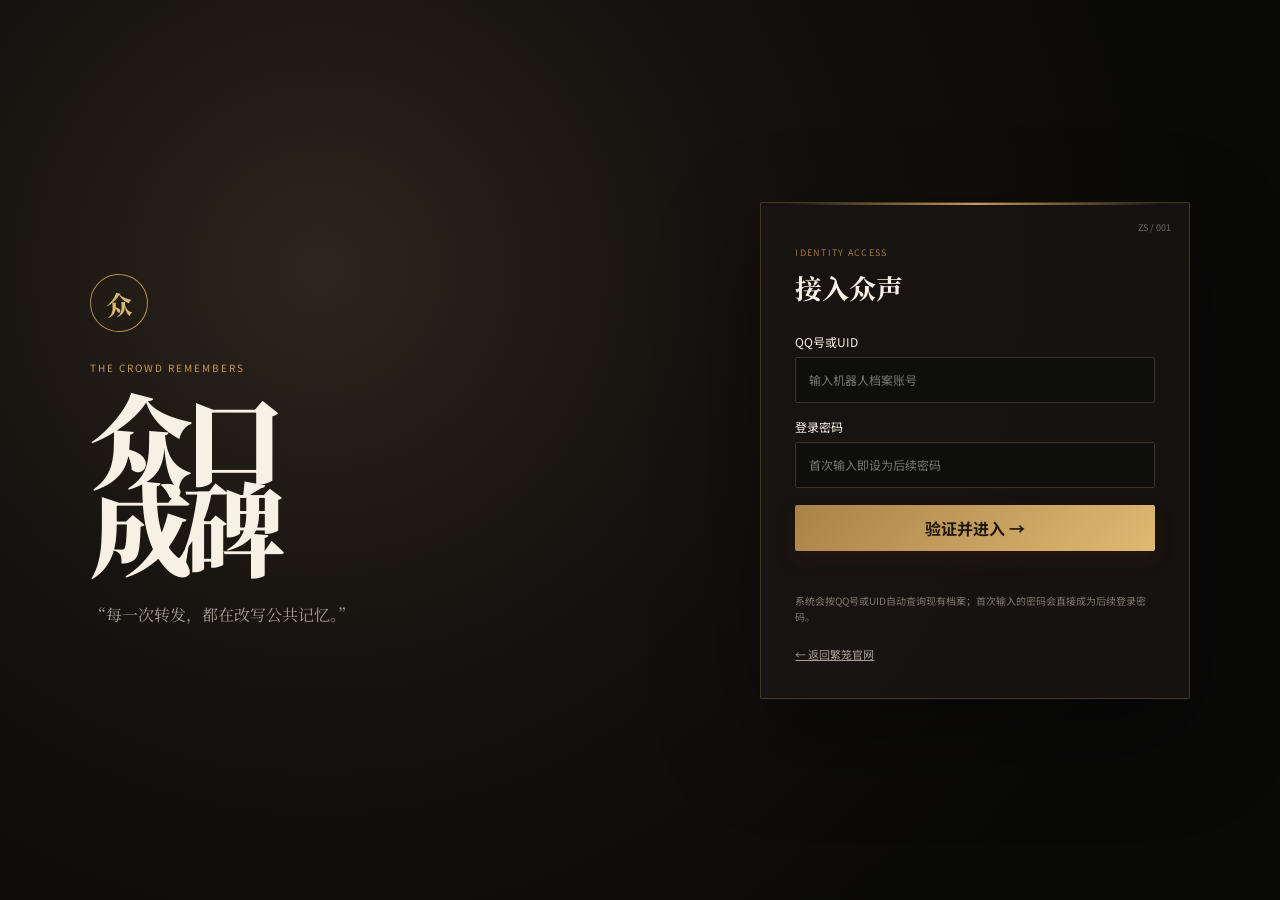
==== zhongsheng/index.html @ 8f9f9785 "feat: launch Zhongsheng social platform" ====
<!DOCTYPE html>
<html lang="zh-CN">
<head>
  <meta charset="UTF-8">
  <meta name="viewport" content="width=device-width, initial-scale=1.0">
  <meta name="theme-color" content="#f4f0e8">
  <title>众声｜繁笼公开社交平台</title>
  <meta name="description" content="繁笼公共社交与舆情系统。">
  <link rel="preconnect" href="https://fonts.googleapis.com">
  <link rel="preconnect" href="https://fonts.gstatic.com" crossorigin>
  <link href="https://fonts.googleapis.com/css2?family=Noto+Sans+SC:wght@400;500;600;700&family=Noto+Serif+SC:wght@600;700;900&display=swap" rel="stylesheet">
  <link rel="stylesheet" href="./css/zhongsheng.css">
</head>
<body>
  <a class="skip-link" href="#main-content">跳到主要内容</a>
  <header class="mobile-topbar">
    <a class="mobile-brand" href="/" aria-label="返回繁笼官网"><span class="seal"><img src="./assets/fanlong-family-crest.png" alt=""></span><b>众声</b></a>
    <div class="mobile-actions">
      <span class="wallet"><i>虞</i><b id="wallet-balance">0</b></span>
      <button class="icon-btn" id="mobile-search-trigger" aria-label="打开搜索"><svg viewBox="0 0 24 24"><circle cx="11" cy="11" r="7"/><path d="m16 16 5 5"/></svg></button>
      <button class="icon-btn" id="notification-button" aria-label="查看消息"><svg viewBox="0 0 24 24"><path d="M5 8a7 7 0 0 1 14 0v5l2 3H3l2-3Z"/><path d="M9 20h6"/></svg><b id="notification-count" hidden>0</b></button>
      <button class="top-profile" id="top-profile" aria-label="进入我的页面"><span id="top-avatar"></span><strong id="top-name">我的</strong></button>
    </div>
  </header>

  <main class="app-shell" id="app" hidden>
    <aside class="left-rail">
      <a class="brand" href="/" aria-label="返回繁笼官网">
        <span class="brand-seal"><img src="./assets/fanlong-family-crest.png" alt=""></span>
        <span><b>众声</b><small>ALL VOICES</small></span>
      </a>
      <nav class="primary-nav" aria-label="众声导航">
        <button class="nav-item active" data-tab="hot"><svg viewBox="0 0 24 24"><path d="M13 2s1 5-3 8c-3 2-3 7 1 10-6-1-8-7-5-11 1 2 3 3 4 2 3-2 3-6 3-9Z"/><path d="M15 9c4 3 4 8 0 11 1-3-1-5-3-6"/></svg><b>热搜</b></button>
        <button class="nav-item" data-tab="feed"><svg viewBox="0 0 24 24"><rect x="3" y="3" width="18" height="18" rx="3"/><path d="M7 8h10M7 12h7M7 16h9"/></svg><b>内容</b></button>
        <button class="compose-nav" id="compose-trigger" aria-label="发布众声"><svg viewBox="0 0 24 24"><path d="M4 20h4L19 9l-4-4L4 16Z"/><path d="m13 7 4 4"/></svg><b>发布</b></button>
        <button class="nav-item" data-tab="messages"><svg viewBox="0 0 24 24"><path d="M5 8a7 7 0 0 1 14 0v5l2 3H3l2-3Z"/><path d="M9 20h6"/></svg><b>消息</b><i class="nav-dot" id="nav-notification-count" hidden>0</i></button>
        <button class="nav-item" data-tab="mine"><svg viewBox="0 0 24 24"><circle cx="12" cy="8" r="4"/><path d="M4 21a8 8 0 0 1 16 0"/></svg><b>我的</b></button>
      </nav>
      <section class="rail-account" id="identity-mini"></section>
    </aside>

    <section class="main-stage" id="main-content" tabindex="-1">
      <div id="view-hot" class="view active"><div class="loading-state">正在接入公共舆情链路……</div></div>
      <div id="view-feed" class="view"><div class="loading-state">正在读取内容……</div></div>
      <div id="view-messages" class="view"><div class="loading-state">消息页面将在下一阶段制作</div></div>
      <div id="view-mine" class="view"><div class="loading-state">正在读取实名档案……</div></div>
    </section>

    <aside class="right-rail">
      <div class="search-combobox"><label class="global-search"><svg viewBox="0 0 24 24" aria-hidden="true"><circle cx="11" cy="11" r="7"/><path d="m16 16 5 5"/></svg><input id="global-search-input" placeholder="搜索众声" aria-label="搜索众声、用户或繁笼实名" autocomplete="off" aria-expanded="false" aria-controls="search-suggestions"></label><div id="search-suggestions" class="search-suggestions" hidden></div></div>
      <div class="right-default">
        <section class="side-card hot-rules"><h3>热搜规则</h3><p>榜单每30分钟刷新一次，当前热度达到30后进入候选。</p><dl><div><dt>热</dt><dd>150</dd></div><div><dt>沸</dt><dd>300</dd></div><div><dt>爆</dt><dd>600</dd></div></dl><p>连续两轮处于同一排名区间，才会锁定稳定成绩。</p></section>
        <section class="side-card world-note"><span>众声公约 · 01</span><h3>让流言留下出处</h3><p>公开发布、实名归属。每一次互动都会成为公共记忆的一部分。</p></section>
        <a class="return-site" href="/">返回繁笼官网 <span>›</span></a>
      </div>
      <div class="feed-right" id="feed-right"></div>
    </aside>
  </main>

  <section class="auth-screen" id="auth-screen">
    <div class="auth-copy"><span class="auth-seal">众</span><p>THE CROWD REMEMBERS</p><h1>众口<br>成碑</h1><blockquote>“每一次转发，都在改写公共记忆。”</blockquote></div>
    <form class="auth-card" id="login-form">
      <div class="auth-index">ZS / 001</div><p class="eyebrow">IDENTITY ACCESS</p><h2>接入众声</h2>
      <label>QQ号或UID<input name="login" autocomplete="username" inputmode="numeric" required placeholder="输入机器人档案账号"></label>
      <label>登录密码<input name="password" type="password" minlength="8" autocomplete="current-password" required placeholder="首次输入即设为后续密码"></label>
      <button type="submit">验证并进入 <span>→</span></button>
      <p class="form-message" id="login-message"></p>
      <small>系统会按QQ号或UID自动查询现有档案；首次输入的密码会直接成为后续登录密码。</small>
      <a href="/">← 返回繁笼官网</a>
    </form>
  </section>

  <dialog id="password-dialog" class="panel-dialog" data-locked="false">
    <form method="dialog" id="password-form"><header><div><p class="eyebrow">SECURITY PROTOCOL</p><h2>修改登录密码</h2></div><button class="dialog-close" value="cancel" aria-label="关闭">×</button></header><p id="password-hint">管理员重置密码后，需要先设置新密码再继续使用众声。</p><label class="current-password-field">原密码<input name="currentPassword" type="password" autocomplete="current-password"></label><label>新密码<input name="newPassword" type="password" minlength="8" autocomplete="new-password" required placeholder="至少8位"></label><label>确认新密码<input name="confirmPassword" type="password" minlength="8" autocomplete="new-password" required></label><p class="form-message"></p><button class="primary-action" value="default">保存并重新登录</button></form>
  </dialog>

  <dialog id="compose-dialog" class="panel-dialog wide-dialog">
    <form method="dialog" id="compose-form" class="weibo-composer">
      <header class="compose-header">
        <button class="dialog-close compose-cancel" type="button" value="cancel" aria-label="取消发布">取消</button>
        <div><p class="eyebrow">PUBLIC TRANSMISSION</p><h2>发众声</h2></div>
        <button class="primary-action compose-submit" value="default">发布</button>
      </header>
      <section class="compose-author" aria-label="发布身份">
        <span class="avatar" id="compose-avatar">众</span>
        <div><strong id="compose-author-name">众声用户</strong><span>公开 · 实名发布</span></div>
      </section>
      <label class="compose-content-label" for="compose-content">众声正文</label>
      <textarea id="compose-content" name="content" maxlength="1000" rows="6" required placeholder="分享此刻正在发生的事……"></textarea>
      <div id="media-preview" class="media-preview compose-media-preview"></div>
      <div class="compose-toolbar">
        <label class="compose-media-button" title="添加图片">
          <input id="media-input" type="file" accept="image/jpeg,image/png,image/webp,image/gif" multiple>
          <svg viewBox="0 0 24 24" aria-hidden="true"><rect x="3" y="4" width="18" height="16" rx="2"/><circle cx="8.5" cy="9" r="1.5"/><path d="m4 17 4.5-4 3.5 3 3-3 5 4.5"/></svg>
          <span>图片</span><small>0/9</small>
        </label>
        <span class="compose-tag-hint">正文可输入 #标签#</span>
        <span id="compose-count">0 / 1000</span>
      </div>
      <label class="source-picker">发布来源<select name="sourceLabel"><option>众声网页版</option><option>iPhone</option><option>Android</option><option>OPPO</option><option>华为</option><option>小米</option><option>繁笼终端</option></select></label>
      <label class="custom-source">自定义来源后缀<input name="sourceSuffix" maxlength="20" placeholder="可选，如：小苹果定制"></label>
      <label class="comment-policy">评论权限<select name="commentPolicy"><option value="everyone">所有人可评论</option><option value="following">仅我关注的人可评论</option><option value="closed">关闭评论</option></select></label>
      <fieldset class="nature-picker">
        <legend>这条众声的内容性质</legend>
        <label><input type="radio" name="nature" value="neutral" checked><span><b>中立</b><small>不影响名誉</small></span></label>
        <label><input type="radio" name="nature" value="positive"><span><b>正面</b><small>增加名誉进度</small></span></label>
        <label><input type="radio" name="nature" value="negative"><span><b>负面</b><small>减少名誉进度</small></span></label>
      </fieldset>
      <section class="target-box" id="compose-target-box" hidden>
        <div class="compose-section-head"><div><b>影响对象</b><small>必选，最多3人</small></div><span id="target-limit">0/3</span></div>
        <input id="target-search" autocomplete="off" placeholder="搜索繁笼实名或 UID" aria-label="搜索影响对象">
        <div id="target-results" class="target-results"></div>
        <div id="selected-targets" class="selected-targets"></div>
      </section>
      <div class="compose-rule-note" id="compose-rule-note"><b>中立内容</b><span>即使进入热搜，也不会结算名誉进度。</span></div>
      <label class="statement-toggle" id="statement-toggle" hidden><input type="checkbox" name="advancedStatement"><span><b>高级声明卡片</b><small>显赫V专属，以正式声明样式发布</small></span></label>
      <p class="form-message" role="alert"></p>
    </form>
  </dialog>

  <dialog id="post-dialog" class="panel-dialog post-dialog"><div id="post-detail"></div></dialog>

  <dialog id="hot-detail-dialog" class="panel-dialog hot-detail-dialog"><div id="hot-detail-content"></div></dialog>

  <dialog id="public-profile-dialog" class="panel-dialog public-profile-dialog"><div id="public-profile-content"></div></dialog>

  <dialog id="relationship-dialog" class="panel-dialog relationship-dialog">
    <section class="relationship-sheet"><header><button type="button" class="dialog-close" aria-label="关闭">×</button><div><p class="eyebrow">SOCIAL CONNECTIONS</p><h2 id="relationship-title">关注</h2></div><span></span></header><div id="relationship-list" class="relationship-list"></div></section>
  </dialog>

  <dialog id="action-dialog" class="panel-dialog compact-dialog">
    <form method="dialog" id="action-form"><header><div><p class="eyebrow" id="action-eyebrow">ACTION</p><h2 id="action-title">操作</h2></div><button class="dialog-close" value="cancel">×</button></header><div id="action-fields"></div><p class="form-message"></p><button class="primary-action" value="default" id="action-submit">确认</button></form>
  </dialog>

  <dialog id="profile-dialog" class="panel-dialog" data-locked="false">
    <form method="dialog" id="profile-form"><header><div><p class="eyebrow">PUBLIC IDENTITY</p><h2>编辑社交资料</h2></div><button class="dialog-close" value="cancel" aria-label="关闭">×</button></header><section class="profile-cover-editor" id="profile-cover-preview"><span>个人主页底图</span><label>更换底图<input id="cover-input" type="file" accept="image/jpeg,image/png,image/webp"></label><button type="button" data-cover-reset>恢复默认</button></section><section class="profile-avatar-editor"><span class="avatar" id="profile-avatar-preview">众</span><label class="avatar-upload-button">更换头像<input id="avatar-input" type="file" accept="image/jpeg,image/png,image/webp,image/gif"></label><small id="avatar-file-name">上传后可缩放和移动裁剪</small></section><input name="avatarUrl" type="hidden"><input name="coverUrl" type="hidden"><label>社交昵称<input name="nickname" maxlength="24" required></label><label>个人简介<textarea name="bio" maxlength="120" rows="4"></textarea></label><p class="form-message"></p><button class="primary-action" value="default">保存资料</button></form>
  </dialog>

  <dialog id="reply-dialog" class="panel-dialog reply-dialog"><div id="reply-thread"></div></dialog>

  <dialog id="avatar-crop-dialog" class="panel-dialog crop-dialog">
    <div class="crop-shell"><header><div><p class="eyebrow" id="crop-eyebrow">IMAGE CROP</p><h2 id="crop-title">裁剪图片</h2></div><button type="button" data-crop-cancel aria-label="取消裁剪">×</button></header><div class="crop-workspace"><div class="crop-stage avatar-mode" id="avatar-crop-stage"><img id="avatar-crop-image" alt="图片裁剪预览" draggable="false"><span class="crop-grid" aria-hidden="true"></span></div><aside class="crop-result"><span>最终效果</span><canvas id="crop-result-preview" width="240" height="240" aria-label="裁剪结果实时预览"></canvas><small id="crop-ratio-label">1:1 头像</small></aside></div><div class="crop-controls"><button type="button" data-crop-zoom-out aria-label="缩小">−</button><label class="crop-zoom"><span>缩放</span><input id="avatar-crop-zoom" type="range" min="1" max="4" step="0.01" value="1"></label><button type="button" data-crop-zoom-in aria-label="放大">＋</button><button type="button" class="crop-reset" data-crop-reset>居中</button></div><p id="crop-help">拖动图片调整位置，右侧会实时显示最终头像。</p><footer><button class="outline-btn" type="button" data-crop-cancel>取消</button><button class="primary-action" type="button" data-crop-confirm>使用此图片</button></footer></div>
  </dialog>

  <dialog id="image-dialog" class="image-dialog">
    <header><span id="image-viewer-count">1 / 1</span><div><button id="image-download" type="button">下载原图</button><button id="image-reset" type="button">还原</button><button class="image-close" type="button" aria-label="关闭大图">×</button></div></header><button class="image-nav image-prev" type="button" aria-label="上一张"><svg viewBox="0 0 24 24"><path d="m15 18-6-6 6-6"/></svg></button><figure id="image-stage"><img id="image-viewer-img" alt="众声大图" draggable="false"><figcaption id="image-viewer-caption">众声图片</figcaption></figure><button class="image-nav image-next" type="button" aria-label="下一张"><svg viewBox="0 0 24 24"><path d="m9 18 6-6-6-6"/></svg></button><nav id="image-thumbnails" class="image-thumbnails" aria-label="图片缩略图"></nav>
  </dialog>

  <dialog id="search-dialog" class="panel-dialog search-dialog">
    <form method="dialog" id="mobile-search-form"><header><div><p class="eyebrow">SEARCH VOICES</p><h2>搜索众声</h2></div><button class="dialog-close" value="cancel" aria-label="关闭">×</button></header><label>关键词<input id="mobile-search-input" autocomplete="off" placeholder="众声、用户或繁笼实名"></label><div id="mobile-search-suggestions" class="search-suggestions mobile"></div><button class="primary-action" value="default">查看搜索结果</button></form>
  </dialog>

  <section id="repost-page" class="repost-page" aria-labelledby="repost-page-title" hidden>
    <form id="repost-form" class="repost-page-shell">
      <header class="repost-page-head">
        <button type="button" class="repost-cancel" data-repost-close>取消</button>
        <div><h2 id="repost-page-title">转发众声</h2><span id="repost-page-author">众声用户</span></div>
        <button type="submit" class="repost-send">发送</button>
      </header>
      <main class="repost-editor-main">
        <input type="hidden" name="postId">
        <textarea name="content" maxlength="280" placeholder="说说分享心得……" aria-label="转发文字"></textarea>
        <div id="repost-origin-preview" class="repost-origin-card"></div>
      </main>
      <section class="repost-page-options">
        <div class="repost-source-row"><label>发布来源<select name="sourceLabel"><option>众声网页版</option><option>iPhone</option><option>Android</option><option>OPPO</option><option>华为</option><option>小米</option><option>繁笼终端</option></select></label><label>自定义后缀<input name="sourceSuffix" maxlength="20" placeholder="如：小苹果定制"></label></div>
        <fieldset class="nature-picker repost-nature-picker">
          <legend>这条转发的内容性质</legend>
          <label><input type="radio" name="nature" value="neutral" checked><span><b>中立</b><small>不影响名誉</small></span></label>
          <label><input type="radio" name="nature" value="positive"><span><b>正面</b><small>增加名誉进度</small></span></label>
          <label><input type="radio" name="nature" value="negative"><span><b>负面</b><small>降低名誉进度</small></span></label>
        </fieldset>
        <section class="target-box" id="repost-target-box" hidden><div class="compose-section-head"><div><b>影响对象</b><small>最多选择3人</small></div></div><input id="repost-target-search" autocomplete="off" placeholder="搜索繁笼实名或 UID"><div id="repost-target-results" class="target-results"></div><div id="repost-selected-targets" class="selected-targets"></div></section>
        <div class="compose-rule-note neutral" id="repost-rule-note"></div>
        <p class="form-message" role="alert"></p>
        <footer class="repost-page-tools"><div><button type="button" data-repost-insert="@" aria-label="提及用户">@</button><button type="button" data-repost-insert="#" aria-label="添加话题">#</button></div><span>公开发布</span></footer>
      </section>
    </form>
  </section>

  <div class="toast-stack" id="toast-stack" aria-live="polite"></div>
  <script src="./js/zhongsheng.js"></script>
</body>
</html>
---- zhongsheng/css/zhongsheng.css ----
:root {
  --canvas:#eee9df;--canvas-deep:#e4ddd0;--paper:#fffdf8;--paper-soft:#f8f4ec;--paper-hover:#f6f0e5;
  --ink:#211d18;--ink-soft:#494138;--muted:#756c61;--muted-2:#9d9388;--line:#ded6c9;--line-soft:#ebe5db;
  --gold:#a47835;--gold-bright:#c89a4e;--gold-wash:#f4ead6;--cinnabar:#9e3028;--cinnabar-soft:#f7e4df;
  --green:#2f7451;--green-soft:#e1f0e7;--blue:#3b6f9e;--blue-soft:#e5eef7;--shadow:0 18px 55px rgba(57,43,25,.09);
  --serif:"Noto Serif SC","Songti SC",serif;--sans:"Noto Sans SC","PingFang SC",sans-serif;--mobile-top:0px;
}

/* 众声正式版：转发流、可换封面与发布来源 */
.repost-card{padding-bottom:10px}.repost-author{width:48px;height:48px;padding:0;border:0;border-radius:50%;background:transparent}.repost-metrics{margin-left:59px}.mine-cover>img{position:absolute;inset:0;width:100%;height:100%;object-fit:cover}.mine-cover>span{z-index:2}.message-tabs{grid-template-columns:repeat(5,1fr)}.profile-tabs{grid-template-columns:repeat(2,1fr)}
.profile-cover-editor{position:relative;min-height:138px;display:flex;align-items:flex-end;gap:8px;margin-bottom:14px;padding:14px;overflow:hidden;border-radius:13px;color:#fff;background:radial-gradient(circle at 72% 22%,rgba(204,159,83,.28),transparent 23%),linear-gradient(135deg,#17130f,#33261b 52%,#765132);background-position:center;background-size:cover}.profile-cover-editor::after{content:"";position:absolute;inset:0;background:linear-gradient(transparent 35%,rgba(0,0,0,.58));pointer-events:none}.profile-cover-editor>*{position:relative;z-index:1}.profile-cover-editor>span{margin-right:auto;font-size:10px;letter-spacing:.12em}.profile-cover-editor label,.profile-cover-editor button{width:auto!important;min-height:34px;margin:0!important;padding:0 11px;border:1px solid rgba(255,255,255,.48);border-radius:18px;color:#fff;background:rgba(0,0,0,.32);font-size:10px}.profile-cover-editor label{display:grid!important;place-items:center;cursor:pointer}.profile-cover-editor input{position:absolute;width:1px!important;height:1px!important;opacity:0}
.source-picker{display:inline-flex!important;align-items:center;gap:6px;margin:0!important;color:var(--muted)!important;font-size:10px!important}.source-picker select{width:auto!important;min-height:34px!important;padding:5px 28px 5px 9px!important;border-radius:17px!important;font-size:10px}.action-preview{display:grid;gap:4px;margin:0 0 14px;padding:12px;border:1px solid var(--gold);border-radius:11px;color:var(--ink-soft);background:var(--gold-wash);font-size:11px}.action-preview b{color:var(--cinnabar);font-size:14px}.action-preview span{color:var(--muted)}
@media(max-width:720px){.repost-metrics{margin-left:55px}.source-picker{margin-left:auto!important}.source-picker>span{display:none}.message-tabs{grid-template-columns:repeat(5,minmax(82px,1fr))}}
*{box-sizing:border-box}[hidden]{display:none!important}html{overflow-x:clip;background:var(--canvas);color-scheme:light}
body{margin:0;min-height:100vh;overflow-x:clip;color:var(--ink);background:var(--canvas);font-family:var(--sans);-webkit-font-smoothing:antialiased}
body::before{content:"";position:fixed;inset:0;z-index:-1;pointer-events:none;opacity:.38;background-image:radial-gradient(rgba(69,51,29,.11) .65px,transparent .65px);background-size:7px 7px}
button,input,textarea,select{font:inherit}button{cursor:pointer;touch-action:manipulation}
button:focus-visible,input:focus-visible,textarea:focus-visible,select:focus-visible,a:focus-visible{outline:3px solid rgba(158,48,40,.24);outline-offset:2px}
svg{fill:none;stroke:currentColor;stroke-width:1.8;stroke-linecap:round;stroke-linejoin:round}.mobile-topbar{display:none}

.app-shell{width:min(1280px,100%);min-height:100vh;margin:0 auto;display:grid;grid-template-columns:220px minmax(0,660px) minmax(260px,320px);gap:24px;padding:0 20px}
.left-rail{position:sticky;top:0;height:100vh;display:flex;flex-direction:column;padding:28px 0 20px}
.brand{width:max-content;display:flex;align-items:center;gap:12px;margin:0 12px 30px;color:var(--ink);text-decoration:none}
.brand-seal,.seal{display:grid;place-items:center;color:var(--gold)}
.brand-seal{width:48px;height:54px}
.brand-seal img,.seal img{display:block;width:auto;max-width:100%;height:100%;filter:drop-shadow(0 2px 7px rgba(191,143,62,.18))}
.brand b{display:block;font:800 26px/1 var(--serif);letter-spacing:.14em}.brand small{display:block;margin-top:6px;color:var(--muted-2);font-size:9px;letter-spacing:.22em}
.primary-nav{display:grid;gap:6px}.nav-item,.compose-nav{min-height:52px;display:flex;align-items:center;gap:16px;padding:0 18px;border:0;border-radius:26px;color:var(--ink-soft);background:transparent;text-align:left;transition:color .18s ease,background .18s ease,transform .18s ease}
.nav-item svg,.compose-nav svg{width:24px;height:24px;flex:0 0 auto}.nav-item b,.compose-nav b{font-size:16px;font-weight:600}
.nav-item:hover{color:var(--cinnabar);background:rgba(255,253,248,.72)}.nav-item.active{color:var(--cinnabar);background:var(--paper);box-shadow:0 7px 25px rgba(57,43,25,.07)}
.compose-nav{justify-content:center;margin-top:14px;color:#fffaf2;background:linear-gradient(135deg,#8e2822,#ad3a30 66%,#b94b38);box-shadow:0 10px 24px rgba(126,38,30,.18)}
.compose-nav:hover{transform:translateY(-1px);box-shadow:0 14px 30px rgba(126,38,30,.24)}
.nav-dot{min-width:18px;height:18px;display:grid;place-items:center;margin-left:auto;padding:0 5px;border-radius:10px;color:white;background:var(--cinnabar);font-size:10px;font-style:normal}
.rail-account{margin-top:auto;padding:13px;border:1px solid transparent;border-radius:18px;transition:background .18s,border-color .18s}.rail-account:hover{border-color:var(--line);background:rgba(255,253,248,.62)}
.identity-head{display:flex;align-items:center;gap:10px}.identity-head>div{min-width:0}.identity-head h3{margin:0;overflow:hidden;text-overflow:ellipsis;white-space:nowrap;font-size:13px}.identity-head p{margin:4px 0 0;overflow:hidden;color:var(--muted);text-overflow:ellipsis;white-space:nowrap;font-size:10px}
.mini-avatar,.avatar{display:grid;place-items:center;flex:0 0 auto;overflow:hidden;border:1px solid rgba(164,120,53,.42);border-radius:50%;color:var(--gold);background:linear-gradient(145deg,#fffaf0,#e9ddc8);font:700 18px var(--serif)}
.mini-avatar{width:42px;height:42px}.avatar{width:48px;height:48px}.mini-avatar img,.avatar img{width:100%;height:100%;object-fit:cover}.mini-stats{display:none}

.main-stage{min-width:0;min-height:100vh;border-right:1px solid var(--line);border-left:1px solid var(--line);background:var(--paper)}
.view{display:none}.view.active{display:block;animation:reveal .22s ease both}@keyframes reveal{from{opacity:0;transform:translateY(4px)}}
.loading-state,.empty-state{padding:96px 24px;color:var(--muted);text-align:center;font-size:13px}
.right-rail{position:sticky;top:0;align-self:start;height:100vh;padding:18px 0;overflow:auto;scrollbar-width:none}.right-rail::-webkit-scrollbar{display:none}
.global-search{height:46px;display:flex;align-items:center;gap:10px;padding:0 16px;border:1px solid transparent;border-radius:24px;color:var(--muted);background:rgba(255,253,248,.78);box-shadow:0 8px 30px rgba(57,43,25,.06);transition:border-color .18s,background .18s}
.global-search:focus-within{border-color:rgba(158,48,40,.38);background:var(--paper)}.global-search svg{width:19px}.global-search input{flex:1;min-width:0;border:0;outline:0;color:var(--ink);background:transparent;font-size:14px}.global-search input::placeholder{color:var(--muted-2)}
.right-default,.feed-right{display:grid;gap:14px;margin-top:16px}.feed-right{display:none}.app-shell[data-active-tab="feed"] .right-default{display:none}.app-shell[data-active-tab="feed"] .feed-right{display:grid}
.side-card{overflow:hidden;border:1px solid rgba(222,214,201,.9);border-radius:18px;background:rgba(255,253,248,.8);box-shadow:0 10px 35px rgba(57,43,25,.05)}
.hot-rules,.world-note,.live-hot-card,.feed-guide{padding:18px}.hot-rules h3,.world-note h3,.live-hot-card h3,.feed-guide h3{margin:0;font:700 17px var(--serif)}
.hot-rules p,.world-note p,.feed-guide p{margin:12px 0 0;color:var(--muted);font-size:12px;line-height:1.75}.hot-rules dl,.feed-guide dl{display:grid;grid-template-columns:repeat(3,1fr);gap:6px;margin:16px 0}
.hot-rules dl div,.feed-guide dl div{padding:9px 4px;border:1px solid var(--line-soft);border-radius:9px;text-align:center;background:rgba(248,244,236,.72)}
.hot-rules dt,.feed-guide dt{color:var(--cinnabar);font-size:11px;font-weight:700}.hot-rules dd,.feed-guide dd{margin:3px 0 0;color:var(--muted);font-size:10px}
.world-note{position:relative;color:#f9efe0;border-color:#392d24;background:#272019}.world-note::after{content:"众";position:absolute;right:-12px;bottom:-25px;color:rgba(201,154,78,.1);font:900 100px var(--serif);transform:rotate(-10deg)}
.world-note span{color:var(--gold-bright);font-size:9px;letter-spacing:.15em}.world-note h3{margin-top:8px;color:#fff9ee}.world-note p{position:relative;z-index:1;color:#bfb3a5}
.return-site{display:flex;justify-content:space-between;padding:10px 8px;color:var(--muted);text-decoration:none;font-size:12px}.return-site:hover{color:var(--cinnabar)}

.hot-board-head,.feed-page-head,.message-head{position:sticky;top:0;z-index:8;min-height:62px;display:flex;align-items:center;justify-content:space-between;padding:0 20px;border-bottom:1px solid var(--line);background:rgba(255,253,248,.92);backdrop-filter:blur(16px)}
.hot-board-head h1,.feed-page-head h1,.message-head h1{margin:0;font:750 20px var(--serif)}.hot-board-head p,.feed-page-head p{margin:3px 0 0;color:var(--muted);font-size:11px}
.hot-board-head p::before{content:"";display:inline-block;width:6px;height:6px;margin-right:7px;border-radius:50%;background:var(--green);box-shadow:0 0 0 4px var(--green-soft);vertical-align:1px}.hot-columns{display:none}
.hot-row{min-height:86px;display:grid;grid-template-columns:42px minmax(0,1fr) auto;gap:12px;align-items:center;padding:14px 20px;border-bottom:1px solid var(--line-soft);cursor:pointer;transition:background .18s}.hot-row:hover{background:var(--paper-hover)}
.hot-rank{align-self:start;padding-top:5px;color:var(--muted);font:700 22px/1 var(--serif);font-style:italic}.hot-row.rank-1 .hot-rank{color:var(--cinnabar)}.hot-row.rank-2 .hot-rank,.hot-row.rank-3 .hot-rank{color:var(--gold)}
.hot-title{min-width:0}.hot-title h2{margin:0;overflow:hidden;color:var(--ink);text-overflow:ellipsis;white-space:nowrap;font-size:15px;font-weight:650}
.hot-mobile-meta{display:flex;flex-wrap:wrap;align-items:center;gap:8px;margin-top:9px}.hot-target{overflow:hidden;color:var(--muted);text-overflow:ellipsis;white-space:nowrap;font-size:11px}.hot-row>.hot-target,.hot-row>.hot-heat{display:none}
.hot-heat{display:inline-flex;align-items:center;gap:4px;color:var(--muted);font-size:11px}.hot-heat svg{width:13px;color:var(--cinnabar)}.hot-status{display:flex;align-items:center;gap:8px}
.heat-state{min-width:29px;height:27px;display:grid;place-items:center;padding:0 6px;border-radius:6px;color:#8d641e;background:var(--gold-wash);font-size:11px;font-weight:700}.heat-state.boiling{color:#b94d20;background:#f9e7d8}.heat-state.boom{color:var(--cinnabar);background:var(--cinnabar-soft)}
.rank-change{min-width:22px;color:var(--muted-2);font-size:11px}.rank-change.up{color:var(--green)}.rank-change.down{color:var(--cinnabar)}
.nature-badge{min-width:38px;height:21px;display:inline-flex;align-items:center;justify-content:center;padding:0 7px;border-radius:5px;color:var(--muted);background:#eeeae3;font-size:10px}.nature-badge.positive{color:var(--green);background:var(--green-soft)}.nature-badge.negative{color:var(--cinnabar);background:var(--cinnabar-soft)}
.hot-board-foot{min-height:54px;display:flex;justify-content:space-between;align-items:center;padding:0 20px;color:var(--muted);background:var(--paper-soft);font-size:11px}.hot-board-foot span:last-child{color:var(--gold)}

.feed-page-head{align-items:flex-end;padding-top:12px}.feed-page-head>div:first-child{padding-bottom:12px}.feed-toolbar{display:flex;align-items:stretch;justify-content:space-between;min-height:50px;padding:0 20px;border-bottom:1px solid var(--line);background:var(--paper)}
.feed-tabs{display:flex;gap:26px}.feed-tabs button{position:relative;min-width:46px;padding:0 2px;border:0;color:var(--muted);background:transparent;font-size:14px}.feed-tabs button::after{content:"";position:absolute;right:8px;bottom:0;left:8px;height:3px;border-radius:3px 3px 0 0;background:transparent}.feed-tabs button:hover,.feed-tabs button.active{color:var(--ink);font-weight:600}.feed-tabs button.active::after{background:var(--cinnabar)}
.nature-filter{position:relative;display:flex;align-items:center;gap:6px;color:var(--muted);font-size:12px}.nature-filter svg{width:18px}.nature-filter select{position:absolute;inset:0;width:100%;opacity:0;cursor:pointer}
.quick-compose{display:grid;grid-template-columns:48px minmax(0,1fr);gap:12px;padding:16px 20px;border-bottom:9px solid var(--canvas)}.quick-compose-main{min-width:0}.quick-compose button{width:100%;min-height:46px;padding:0 16px;border:1px solid var(--line);border-radius:23px;color:var(--muted);background:var(--paper-soft);text-align:left;font-size:14px}
.quick-compose footer{display:flex;align-items:center;justify-content:space-between;margin-top:11px}.quick-compose-tools{display:flex;gap:16px;color:var(--gold)}.quick-compose-tools span{display:inline-flex;align-items:center;gap:6px;font-size:11px}.quick-compose-tools svg{width:18px}.quick-compose footer>span{color:var(--muted-2);font-size:10px}
.feed-search-note{display:flex;justify-content:space-between;padding:10px 20px;border-bottom:1px solid var(--line);color:var(--muted);background:var(--paper-soft);font-size:12px}.feed-search-note button{border:0;color:var(--cinnabar);background:transparent}
.post-card{position:relative;padding:18px 20px 10px;border-bottom:1px solid var(--line-soft);background:var(--paper);transition:background .18s}.feed-list .post-card:hover{background:#fdfaf4}.post-head{display:flex;align-items:center;gap:11px}.post-author-link{min-width:0;display:flex;align-items:center;flex:1;gap:11px;padding:0;border:0;color:inherit;background:transparent;text-align:left}.post-author-link:hover .post-author strong{color:var(--cinnabar)}.post-author{min-width:0;display:block;flex:1}
.post-author strong{display:block;overflow:hidden;color:var(--ink);text-overflow:ellipsis;white-space:nowrap;font-size:14px;font-weight:650}.post-author small{display:block;margin-top:3px;color:var(--muted-2);font-size:11px}.v-badge{min-height:18px;display:inline-flex;align-items:center;margin-left:6px;padding:0 5px;border:1px solid transparent;border-radius:5px;font:700 9px/1 var(--serif);vertical-align:1px;white-space:nowrap}.v-badge.real{color:#6f6961;border-color:#d8d2c9;background:#f1eee8}.v-badge.silver{color:#536172;border-color:#bdc8d3;background:linear-gradient(135deg,#f5f7f8,#dfe5ea)}.v-badge.gold{color:#8d641e;border-color:#d8b46b;background:linear-gradient(135deg,#fff8df,#f2dfaa)}.v-badge.illustrious{color:#f8dfaa;border-color:#9d7440;background:linear-gradient(135deg,#261a13,#68452d)}.v-badge.blue{color:#2d679b;border-color:#aac7df;background:#e8f2fa}
.post-heat{display:inline-flex;align-items:center;gap:5px;margin-left:auto;color:var(--cinnabar);white-space:nowrap;font-size:11px}.post-heat svg{width:16px;height:16px;fill:currentColor;stroke:none}.post-heat b{font-size:12px;font-weight:650}
.post-menu-wrap{position:relative;margin-left:2px;align-self:flex-start}.post-menu-trigger{width:40px;height:40px;display:grid;place-items:center;padding:0;border:0;border-radius:50%;color:var(--muted);background:transparent}.post-menu-trigger svg,.detail-top-menu svg{width:21px;height:21px;stroke-width:1.9}.post-menu-trigger:hover{color:var(--cinnabar);background:var(--cinnabar-soft)}
.post-more-menu{position:absolute;z-index:18;top:38px;right:0;width:148px;overflow:hidden;border:1px solid var(--line);border-radius:12px;background:var(--paper);box-shadow:var(--shadow)}.post-more-menu button,.post-more-menu small{width:100%;display:block;padding:11px 14px;border:0;color:var(--ink-soft);background:transparent;text-align:left;font-size:12px}.post-more-menu button:hover{color:var(--cinnabar);background:var(--paper-hover)}.post-more-menu small{border-top:1px solid var(--line-soft);color:var(--muted)}
.post-body{padding-left:59px}.post-content{margin:12px 0 9px;color:var(--ink);font-size:15px;line-height:1.75;white-space:pre-wrap}.content-tag{display:inline;padding:0;border:0;color:var(--cinnabar);background:transparent;font:inherit;line-height:inherit}.content-tag:hover{text-decoration:underline}.post-targets{display:flex;align-items:center;flex-wrap:wrap;gap:8px;margin:8px 0 12px;color:var(--muted);font-size:10px}.post-targets b{color:var(--ink-soft);font-weight:500}
.media-grid{width:min(100%,560px);display:grid;grid-template-columns:repeat(3,minmax(0,1fr));gap:4px;margin:12px 0 8px;overflow:hidden;border-radius:13px}.media-item{min-width:0;height:150px;padding:0;overflow:hidden;border:0;background:var(--canvas-deep)}.media-item img{width:100%;height:100%;display:block;object-fit:cover;transition:transform .3s}.media-item:hover img{transform:scale(1.025)}
.media-count-1{grid-template-columns:minmax(220px,68%);border-radius:0}.media-count-1 .media-item{height:auto;max-height:420px;aspect-ratio:4/3;border-radius:13px}.media-count-2{grid-template-columns:repeat(2,minmax(0,1fr))}.media-count-2 .media-item{height:auto;aspect-ratio:4/3}.media-count-4{width:min(78%,440px);grid-template-columns:repeat(2,minmax(0,1fr))}.media-count-4 .media-item{height:auto;aspect-ratio:1}
.post-metrics{width:min(100%,560px);display:grid;grid-template-columns:repeat(3,1fr);margin:10px 0 0 59px}.post-action{min-height:42px;display:inline-flex;align-items:center;justify-content:center;gap:7px;padding:6px 9px;border:0;border-radius:20px;color:var(--muted);background:transparent;font-size:12px;transition:color .18s,background .18s}.post-action svg{width:20px;height:20px}.post-action:hover{color:var(--cinnabar);background:var(--cinnabar-soft)}.post-action.active{color:var(--cinnabar);background:transparent}
.repost-card{padding:17px 20px;border-bottom:1px solid var(--line);background:var(--paper)}.repost-card>header{display:grid;grid-template-columns:48px minmax(0,1fr) 40px;gap:11px;align-items:center}.repost-card>header>div{min-width:0}.repost-card>header strong{display:block;font-size:14px}.repost-card>header small{display:block;margin-top:3px;color:var(--muted-2);font-size:10px}.repost-card>p{margin:12px 0 11px 59px;font-size:14px;line-height:1.65}.embedded-post{margin-left:59px;overflow:hidden;border:1px solid var(--line);border-radius:13px;background:var(--paper-soft);cursor:pointer}.embedded-author{display:block;padding:12px 13px 0;border:0;color:var(--ink);background:transparent;font-size:12px;font-weight:650;text-align:left}.embedded-author:hover{color:var(--cinnabar)}.embedded-content{padding:8px 13px 12px;color:var(--ink-soft);font-size:13px;line-height:1.65}.embedded-media{position:relative;width:100%;height:180px;display:block;border-radius:0}.embedded-media span{position:absolute;right:9px;bottom:9px;padding:4px 7px;border-radius:10px;color:white;background:rgba(0,0,0,.62);font-size:9px}.embedded-post footer{display:flex;justify-content:space-between;gap:10px;padding:9px 13px;border-top:1px solid var(--line-soft);color:var(--muted);font-size:9px}

.live-hot-card>header{display:flex;align-items:center;justify-content:space-between;margin-bottom:8px}.live-hot-card header button{border:0;color:var(--muted);background:transparent;font-size:11px}
.mini-hot-row{width:100%;min-height:48px;display:grid;grid-template-columns:24px minmax(0,1fr) auto;gap:7px;align-items:center;padding:5px 0;border:0;color:var(--ink-soft);background:transparent;text-align:left}.mini-hot-row:hover span{color:var(--cinnabar)}.mini-hot-row b{color:var(--muted);font:700 14px var(--serif);font-style:italic}.mini-hot-row:nth-child(1) b{color:var(--cinnabar)}.mini-hot-row:nth-child(2) b,.mini-hot-row:nth-child(3) b{color:var(--gold)}.mini-hot-row span{overflow:hidden;text-overflow:ellipsis;white-space:nowrap;font-size:11px}.mini-hot-row i{padding:3px 5px;border-radius:4px;color:var(--cinnabar);background:var(--cinnabar-soft);font-size:9px;font-style:normal}.mini-hot-row small{display:none}.rail-footer{padding:8px 10px;color:var(--muted-2);font-size:10px;text-align:center}.rail-footer a,.rail-footer button{padding:0;border:0;color:var(--muted);background:transparent;text-decoration:none;font-size:inherit}.rail-footer p{margin:8px 0 0}

.mine-cover{position:relative;height:170px;overflow:hidden;background:linear-gradient(135deg,#241c16,#684733 54%,#a47a3b)}.mine-cover::before{content:"";position:absolute;inset:0;opacity:.35;background:repeating-linear-gradient(115deg,transparent 0 28px,rgba(255,255,255,.08) 29px 30px)}.mine-cover::after{content:"众声";position:absolute;right:22px;bottom:-14px;color:rgba(255,245,224,.12);font:900 84px var(--serif);letter-spacing:.08em}
.mine-hero{position:relative;display:flex;gap:18px;padding:0 22px 22px;border-bottom:1px solid var(--line-soft);background:var(--paper)}.mine-hero>.avatar{width:92px;height:92px;margin-top:-44px;border:4px solid var(--paper);font-size:30px}.mine-hero>div{flex:1;padding-top:14px}.mine-hero h2{margin:0;font:750 21px var(--serif)}.mine-hero p{margin:6px 0;color:var(--muted);font-size:12px}.mine-tools{display:flex;flex-wrap:wrap;gap:7px;margin-top:11px}.outline-btn{min-height:36px;padding:0 12px;border:1px solid var(--line);border-radius:18px;color:var(--ink-soft);background:var(--paper);font-size:11px}.outline-btn:hover{border-color:var(--gold);color:var(--cinnabar)}
.stat-grid{display:grid;grid-template-columns:repeat(5,1fr);border-bottom:8px solid var(--canvas);background:var(--paper)}.stat-grid div{padding:17px 12px;border-right:1px solid var(--line-soft);text-align:center}.stat-grid div:last-child{border-right:0}.stat-grid small{display:block;color:var(--muted);font-size:10px}.stat-grid strong{display:block;margin-top:6px;color:var(--ink);font-size:16px}
.notification-list{background:var(--paper)}.notification-item{padding:15px 20px;border-bottom:1px solid var(--line-soft)}.notification-item[role="button"]{cursor:pointer}.notification-item:hover{background:var(--paper-hover)}.notification-item b{font-size:13px}.notification-item p{margin:5px 0;color:var(--muted);font-size:12px;line-height:1.6}.notification-item time{color:var(--muted-2);font-size:10px}.mine-section-title{margin:0;padding:15px 20px;border-bottom:1px solid var(--line);font:700 16px var(--serif)}
.message-board{min-height:100vh}.message-head span{color:var(--muted);font-size:11px}

/* 众声式通知中心 */
.message-head>div{display:grid;gap:3px}.message-head p{margin:0;color:var(--muted);font-size:11px}.message-status{padding:5px 9px;border:1px solid var(--line);border-radius:13px;background:var(--paper-soft)}
.message-tabs{position:sticky;top:62px;z-index:7;display:grid;grid-template-columns:repeat(4,1fr);border-bottom:1px solid var(--line);background:rgba(255,253,248,.95);backdrop-filter:blur(14px)}
.message-tabs button{position:relative;min-height:50px;padding:0 6px;border:0;color:var(--muted);background:transparent;font-size:12px}.message-tabs button::after{content:"";position:absolute;right:22%;bottom:0;left:22%;height:3px;border-radius:3px 3px 0 0;background:transparent}.message-tabs button:hover,.message-tabs button.active{color:var(--ink);font-weight:650}.message-tabs button.active::after{background:var(--cinnabar)}.message-tabs i{min-width:17px;height:17px;display:inline-grid;place-items:center;margin-left:4px;padding:0 4px;border-radius:9px;color:#fff;background:var(--cinnabar);font-size:9px;font-style:normal}
.notification-item{position:relative;min-height:92px;display:grid;grid-template-columns:46px minmax(0,1fr) 22px;gap:12px;align-items:start;padding:17px 18px;border-bottom:1px solid var(--line-soft);transition:background .18s}.notification-item:hover{background:var(--paper-hover)}.notification-item.unread{background:linear-gradient(90deg,rgba(164,120,53,.09),transparent 58%)}.notification-item.unread::before{content:"";position:absolute;top:22px;left:8px;width:6px;height:6px;border-radius:50%;background:var(--cinnabar)}
.notification-icon{width:42px;height:42px;display:grid;place-items:center;border-radius:50%;color:var(--muted);background:var(--paper-soft)}.notification-icon svg{width:21px}.notification-interaction .notification-icon{color:var(--blue);background:var(--blue-soft)}.notification-reputation .notification-icon{color:var(--cinnabar);background:var(--cinnabar-soft)}.notification-system .notification-icon{color:var(--gold);background:var(--gold-wash)}
.notification-copy{min-width:0}.notification-copy header{display:flex;align-items:center;justify-content:space-between;margin:0 0 4px;padding:0;border:0}.notification-copy header span{color:var(--muted-2);font-size:10px;letter-spacing:.08em}.notification-copy b{display:block;font-size:13px}.notification-copy p{margin:5px 0 0;color:var(--muted);font-size:12px;line-height:1.6}.notification-copy time{color:var(--muted-2);font-size:10px}.notification-arrow{align-self:center;color:var(--muted-2);font-size:24px}.message-empty{min-height:360px;display:grid;place-items:center;align-content:center;padding:40px;text-align:center}.message-empty>span{width:72px;height:72px;display:grid;place-items:center;margin-bottom:18px;border-radius:50%;color:var(--gold);background:var(--gold-wash)}.message-empty svg{width:30px}.message-empty b{font:700 18px var(--serif)}.message-empty p{margin:8px 0;color:var(--muted);font-size:12px}

/* 众声式个人主页 */
.profile-page{min-height:100vh;background:var(--paper)}.profile-topbar{position:sticky;top:0;z-index:8;min-height:62px;display:flex;align-items:center;justify-content:space-between;padding:0 18px;border-bottom:1px solid var(--line);background:rgba(255,253,248,.94);backdrop-filter:blur(16px)}.profile-topbar h1{margin:0;font:750 19px var(--serif)}.profile-topbar span{display:block;margin-top:3px;color:var(--muted);font-size:10px}.profile-security,.profile-more{width:42px;height:42px;display:grid;place-items:center;border:1px solid var(--line);border-radius:50%;color:var(--ink-soft);background:var(--paper)}.profile-security svg{width:19px}.profile-more svg{width:20px}.profile-security:hover,.profile-more:hover{border-color:var(--gold);color:var(--cinnabar)}
.mine-cover{height:184px;background:radial-gradient(circle at 72% 22%,rgba(204,159,83,.28),transparent 23%),linear-gradient(135deg,#17130f,#33261b 52%,#765132)}.mine-cover span{position:absolute;top:24px;left:24px;color:rgba(244,222,180,.46);font-size:9px;letter-spacing:.24em}.mine-cover::after{right:20px;bottom:-20px;font-size:100px}
.mine-hero{display:grid;grid-template-columns:100px minmax(0,1fr);gap:0 16px;padding:0 20px 20px}.mine-hero>.avatar{grid-column:1;grid-row:1;width:96px;height:96px;margin-top:-48px;border:4px solid var(--paper);font-size:31px}.profile-actions{grid-column:2;grid-row:1;display:flex;justify-content:flex-end;align-items:center;gap:8px;padding-top:12px}.profile-actions .outline-btn{min-height:40px;padding:0 17px;border-color:var(--ink-soft);color:var(--ink);font-weight:650}.profile-more{font-size:17px;letter-spacing:1px}.profile-identity{grid-column:1/-1;grid-row:2;padding-top:10px!important}.profile-identity h2{margin:0;font:750 22px var(--serif)}.profile-identity p{margin:7px 0;color:var(--ink-soft);font-size:13px;line-height:1.6}.profile-meta{display:flex;flex-wrap:wrap;gap:8px}.profile-meta span{padding:4px 8px;border-radius:5px;color:var(--muted);background:var(--paper-soft);font-size:10px}
.profile-social-stats{display:grid;grid-template-columns:repeat(4,1fr);border-top:1px solid var(--line-soft);border-bottom:1px solid var(--line-soft)}.profile-social-stats>*,.profile-social-stats button{min-height:62px;display:grid;place-content:center;gap:3px;padding:0;border:0;color:var(--ink);background:transparent;text-align:center}.profile-social-stats button:hover{background:var(--paper-hover)}.profile-social-stats b{font-size:15px}.profile-social-stats span{color:var(--muted);font-size:10px}
.account-snapshot{display:grid;grid-template-columns:repeat(3,1fr);gap:8px;margin:14px 18px;padding:13px;border:1px solid #352a21;border-radius:14px;color:#f8eee0;background:#211b16;box-shadow:0 10px 28px rgba(42,31,20,.13)}.account-snapshot div{padding:4px 10px;border-right:1px solid rgba(223,185,117,.16)}.account-snapshot div:last-child{border:0}.account-snapshot span{display:block;color:#a99a87;font-size:9px}.account-snapshot b{display:block;margin-top:6px;color:#d7b46f;font-size:15px;font-variant-numeric:tabular-nums}
.profile-tabs{position:sticky;top:62px;z-index:7;display:grid;grid-template-columns:repeat(3,1fr);border-top:1px solid var(--line);border-bottom:1px solid var(--line);background:rgba(255,253,248,.95);backdrop-filter:blur(14px)}.profile-tabs button{position:relative;min-height:50px;border:0;color:var(--muted);background:transparent;font-size:12px}.profile-tabs button::after{content:"";position:absolute;right:28%;bottom:0;left:28%;height:3px;border-radius:3px 3px 0 0}.profile-tabs button:hover,.profile-tabs button.active{color:var(--ink);font-weight:650}.profile-tabs button.active::after{background:var(--cinnabar)}.profile-timeline .post-card{border-bottom-color:var(--line)}.profile-empty{min-height:310px;display:grid;justify-items:center;align-content:center;padding:40px;text-align:center}.profile-empty .brand-seal{width:58px;height:58px;margin-bottom:16px;border-radius:50%;font-size:25px}.profile-empty b{font:700 17px var(--serif)}.profile-empty p{max-width:280px;margin:8px 0;color:var(--muted);font-size:12px;line-height:1.6}.compact-notifications .notification-item{min-height:84px}

.auth-screen{position:relative;min-height:100vh;display:grid;grid-template-columns:minmax(360px,1fr) 430px;gap:9vw;align-items:center;padding:60px max(7vw,28px);color:#f8f0e4;background:radial-gradient(circle at 25% 30%,#2e251d 0,#15120f 35%,#090908 78%)}
.auth-screen::before{content:"";position:absolute;inset:0;pointer-events:none;opacity:.13;background-image:linear-gradient(90deg,transparent 49.8%,#d2aa65 50%,transparent 50.2%),linear-gradient(transparent 49.8%,#d2aa65 50%,transparent 50.2%);background-size:64px 64px}.auth-copy,.auth-card{position:relative;z-index:1}.auth-seal{width:58px;height:58px;display:grid;place-items:center;border:1px solid #b68a49;border-radius:50%;color:#d9b976;font:700 26px var(--serif);transform:rotate(-5deg)}
.auth-copy p{margin:28px 0 0;color:#c49a55;font-size:10px;letter-spacing:.2em}.auth-copy h1{margin:18px 0;font:900 clamp(72px,8vw,122px)/.86 var(--serif);letter-spacing:-.08em}.auth-copy blockquote{margin:34px 0 0;color:#a89e90;font-family:var(--serif)}
.auth-card{padding:34px;border:1px solid rgba(215,170,90,.24);border-radius:2px;background:rgba(24,21,18,.84);box-shadow:0 35px 100px rgba(0,0,0,.38)}.auth-card::before{content:"";position:absolute;top:0;right:26px;left:26px;height:2px;background:linear-gradient(90deg,transparent,#c79b52,transparent)}.auth-index{position:absolute;top:18px;right:18px;color:#746c62;font-size:9px}.eyebrow{color:var(--gold);font-size:9px;letter-spacing:.14em}.auth-card h2{margin:7px 0 26px;font:700 27px var(--serif)}
.auth-card label,.panel-dialog label{display:grid;gap:7px;margin-bottom:15px;color:inherit;font-size:12px}.auth-card input{width:100%;min-height:46px;padding:0 13px;border:1px solid #3a342d;border-radius:2px;outline:0;color:#f4eee6;background:#0e0e0d}.auth-card input:focus{border-color:#9b7742}
.auth-card>button,.primary-action{width:100%;min-height:46px;padding:0 16px;border:0;border-radius:23px;color:#fffaf2;background:linear-gradient(135deg,#8e2822,#b04135);font-weight:700;box-shadow:0 8px 20px rgba(126,38,30,.17)}.auth-card>button{margin-top:2px;color:#20170d;border-radius:2px;background:linear-gradient(135deg,#a98249,#dfba72)}.auth-card small{display:block;margin:15px 0;color:#7f776d;font-size:10px;line-height:1.6}.auth-card a{color:#a99f92;font-size:11px}.form-message{min-height:16px;color:#c9463c;font-size:11px}

.panel-dialog{width:min(570px,calc(100% - 28px));max-height:90vh;padding:0;overflow:auto;border:1px solid var(--line);border-radius:18px;color:var(--ink);background:var(--paper);box-shadow:0 30px 100px rgba(38,29,19,.3)}.panel-dialog::backdrop{background:rgba(35,27,20,.58);backdrop-filter:blur(4px)}.panel-dialog form,.post-dialog>div{padding:24px}.panel-dialog header{display:flex;justify-content:space-between;align-items:flex-start;margin-bottom:20px;padding-bottom:15px;border-bottom:1px solid var(--line)}.panel-dialog h2{margin:0;font:700 20px var(--serif)}
.dialog-close,.detail-back,.detail-top-menu{width:42px;height:42px;display:grid;place-items:center;border:0;border-radius:50%;color:var(--muted);background:transparent;font-size:23px}.dialog-close:hover,.detail-back:hover,.detail-top-menu:hover{color:var(--cinnabar);background:var(--cinnabar-soft)}.wide-dialog{width:min(700px,calc(100% - 28px))}.compact-dialog{width:min(430px,calc(100% - 28px))}.post-dialog{width:min(680px,calc(100% - 28px))}
.panel-dialog input,.panel-dialog textarea,.panel-dialog select{width:100%;min-height:44px;padding:10px 12px;border:1px solid var(--line);border-radius:10px;outline:0;color:var(--ink);background:var(--paper-soft)}.panel-dialog input:focus,.panel-dialog textarea:focus,.panel-dialog select:focus{border-color:var(--gold);background:var(--paper)}
.compose-meta{display:grid;grid-template-columns:1fr 1.3fr;gap:12px}.upload-control{position:relative}.upload-control input[type=file]{position:absolute;width:1px;height:1px;opacity:0}.upload-control span{min-height:44px;display:grid;place-items:center;border:1px dashed var(--gold);border-radius:10px;color:var(--gold);background:var(--gold-wash)}.upload-control small{color:var(--muted)}
.media-preview{display:grid;grid-template-columns:repeat(5,1fr);gap:6px;margin-bottom:14px}.media-preview:empty{display:none}.media-preview figure{position:relative;aspect-ratio:1;margin:0;overflow:hidden;border-radius:9px}.media-preview img{width:100%;height:100%;object-fit:cover}.media-preview button{position:absolute;top:4px;right:4px;width:26px;height:26px;border:0;border-radius:50%;color:white;background:rgba(0,0,0,.72)}
.target-box{padding-top:14px;border-top:1px solid var(--line)}.target-results{max-height:160px;display:grid;overflow:auto}.target-result{display:flex;justify-content:space-between;padding:10px;border:0;border-bottom:1px solid var(--line-soft);color:var(--ink);background:transparent}.target-result:hover{background:var(--paper-hover)}.target-result small{color:var(--muted)}.selected-targets{display:flex;flex-wrap:wrap;gap:6px;margin-top:8px}.target-chip{min-height:30px;padding:0 9px;border:1px solid var(--gold);border-radius:15px;color:var(--gold);background:var(--gold-wash);font-size:10px}.panel-dialog footer{display:flex;align-items:center;justify-content:space-between;gap:10px;margin-top:16px}.panel-dialog footer .primary-action{width:auto;min-width:110px}

/* 众声式发布器 */
#compose-dialog{width:min(640px,calc(100% - 28px));overflow:hidden}.panel-dialog .weibo-composer{padding:0}.weibo-composer .compose-header{position:sticky;top:0;z-index:4;height:64px;display:grid;grid-template-columns:82px 1fr 82px;align-items:center;margin:0;padding:0 18px;border-bottom:1px solid var(--line);background:rgba(255,253,248,.96);backdrop-filter:blur(14px)}.compose-header>div{text-align:center}.compose-header .eyebrow{display:none}.compose-header h2{font:750 18px var(--serif)}.compose-cancel{width:auto;height:44px;justify-self:start;padding:0 4px;border-radius:0;color:var(--ink);font-size:13px}.compose-cancel:hover{color:var(--cinnabar);background:transparent}.compose-submit{width:auto!important;min-width:70px!important;min-height:38px!important;justify-self:end;padding:0 17px!important;font-size:12px;box-shadow:none!important}
.compose-author{display:flex;align-items:center;gap:11px;padding:18px 22px 0}.compose-author .avatar{width:46px;height:46px}.compose-author div{display:grid;gap:4px}.compose-author strong{font-size:13px}.compose-author>div>span{color:var(--muted);font-size:10px}.compose-content-label{position:absolute!important;width:1px!important;height:1px!important;margin:-1px!important;padding:0!important;overflow:hidden;clip:rect(0 0 0 0);white-space:nowrap;border:0}
.weibo-composer #compose-content{min-height:150px;padding:17px 22px 16px 79px;border:0;border-radius:0;resize:none;background:transparent;font-size:18px;line-height:1.75}.weibo-composer #compose-content:focus{border:0;background:transparent}.weibo-composer #compose-content::placeholder{color:#a49a8f}.compose-media-preview{margin:0 22px 0 79px}.compose-toolbar{min-height:52px;display:flex;align-items:center;gap:12px;margin:0 22px 0 79px;border-top:1px solid var(--line-soft);border-bottom:1px solid var(--line-soft)}.compose-media-button{width:auto!important;min-height:44px;display:flex!important;align-items:center;gap:6px;margin:0!important;color:var(--cinnabar)!important;cursor:pointer}.compose-media-button input{position:absolute!important;width:1px!important;height:1px!important;opacity:0}.compose-media-button svg{width:21px}.compose-media-button span{font-size:11px}.compose-media-button small{color:var(--muted);font-size:9px}.compose-tag-hint{color:var(--muted);font-size:10px}.compose-toolbar>#compose-count{margin-left:auto;color:var(--muted-2);font-size:10px;font-variant-numeric:tabular-nums}
.nature-picker{display:grid;grid-template-columns:repeat(3,1fr);gap:8px;margin:18px 22px 0;padding:0;border:0}.nature-picker legend{grid-column:1/-1;margin-bottom:4px;color:var(--ink);font-size:12px;font-weight:650}.nature-picker label{margin:0!important;cursor:pointer}.nature-picker input{position:absolute;width:1px!important;height:1px!important;opacity:0}.nature-picker label>span{min-height:54px;display:grid;align-content:center;gap:3px;padding:8px 12px;border:1px solid var(--line);border-radius:11px;background:var(--paper-soft);transition:border-color .18s,background .18s}.nature-picker b{font-size:12px}.nature-picker small{color:var(--muted);font-size:9px}.nature-picker input:focus-visible+span{outline:3px solid rgba(158,48,40,.24);outline-offset:-3px}.nature-picker input:checked+span{border-color:var(--gold);background:var(--gold-wash)}.nature-picker label:nth-of-type(2) input:checked+span{border-color:var(--green);background:var(--green-soft)}.nature-picker label:nth-of-type(3) input:checked+span{border-color:var(--cinnabar);background:var(--cinnabar-soft)}
.weibo-composer .target-box{margin:16px 22px 0;padding:16px;border:1px solid var(--line);border-radius:13px;background:var(--paper-soft)}.compose-section-head{display:flex;align-items:center;justify-content:space-between;margin-bottom:10px}.compose-section-head>div{display:flex;align-items:baseline;gap:8px}.compose-section-head b{font-size:12px}.compose-section-head small,.compose-section-head>span{color:var(--muted);font-size:9px}.weibo-composer .target-box input{background:var(--paper)}.weibo-composer .target-results{max-height:130px}.weibo-composer .target-result{min-height:44px}.compose-rule-note{display:flex;align-items:flex-start;gap:9px;margin:14px 22px 0;padding:12px 14px;border-radius:10px;color:var(--muted);background:var(--paper-soft)}.compose-rule-note b{flex:0 0 auto;color:var(--ink);font-size:10px}.compose-rule-note span{font-size:10px;line-height:1.55}.compose-rule-note.positive{background:var(--green-soft)}.compose-rule-note.positive b{color:var(--green)}.compose-rule-note.negative{background:var(--cinnabar-soft)}.compose-rule-note.negative b{color:var(--cinnabar)}.weibo-composer>.form-message{min-height:20px;margin:8px 22px 14px;text-align:right}.compose-submit:disabled{cursor:not-allowed;opacity:.48}
.statement-toggle{display:block!important;margin:12px 22px 0!important}.statement-toggle[hidden]{display:none!important}.statement-toggle input{position:absolute;width:1px!important;height:1px!important;opacity:0}.statement-toggle>span{display:flex;align-items:center;justify-content:space-between;gap:12px;padding:12px 14px;border:1px solid var(--gold);border-radius:10px;background:linear-gradient(135deg,#241a12,#50331e);color:#f5dca9}.statement-toggle small{color:#c2a675;font-size:9px}.statement-toggle input:checked+span{box-shadow:0 0 0 3px rgba(164,120,53,.2),inset 3px 0 var(--gold-bright)}

.profile-avatar-editor{display:grid;grid-template-columns:76px minmax(0,1fr);grid-template-rows:auto auto;gap:6px 14px;align-items:center;margin-bottom:20px;padding:15px;border:1px solid var(--line);border-radius:13px;background:var(--paper-soft)}.profile-avatar-editor .avatar{grid-row:1/3;width:72px;height:72px;font-size:25px}.avatar-upload-button{width:max-content!important;display:inline-flex!important;align-items:center;margin:0!important;padding:9px 14px;border:1px solid var(--ink-soft);border-radius:18px;color:var(--ink)!important;background:var(--paper);font-size:11px;font-weight:650;cursor:pointer}.avatar-upload-button input{position:absolute;width:1px!important;height:1px!important;opacity:0}.profile-avatar-editor small{color:var(--muted);font-size:9px}
.crop-dialog{width:min(470px,calc(100% - 28px))}.crop-shell{padding:22px}.crop-shell>header{display:flex;justify-content:space-between;align-items:flex-start;margin-bottom:18px;padding-bottom:14px;border-bottom:1px solid var(--line)}.crop-stage{position:relative;width:min(300px,74vw);aspect-ratio:1;margin:0 auto;overflow:hidden;border-radius:50%;background:#171411;cursor:grab;touch-action:none;box-shadow:0 0 0 1px var(--line),0 12px 35px rgba(33,27,21,.18)}.crop-stage:active{cursor:grabbing}.crop-stage img{position:absolute;max-width:none;pointer-events:none;user-select:none}.crop-grid{position:absolute;inset:0;pointer-events:none;border:1px solid rgba(255,255,255,.8);border-radius:50%;background:linear-gradient(90deg,transparent 33.1%,rgba(255,255,255,.3) 33.3%,transparent 33.5%,transparent 66.4%,rgba(255,255,255,.3) 66.6%,transparent 66.8%),linear-gradient(transparent 33.1%,rgba(255,255,255,.3) 33.3%,transparent 33.5%,transparent 66.4%,rgba(255,255,255,.3) 66.6%,transparent 66.8%);box-shadow:0 0 0 80px rgba(0,0,0,.28)}.crop-zoom{display:grid;grid-template-columns:38px minmax(0,1fr);align-items:center;gap:10px;margin:20px 0 0!important}.crop-zoom input{padding:0}.crop-shell>p{margin:10px 0 0;color:var(--muted);font-size:10px;text-align:center}.crop-shell footer .outline-btn{min-width:90px}.crop-shell footer .primary-action{width:auto;min-width:128px}
.crop-dialog{width:min(760px,calc(100% - 28px))}.crop-workspace{display:grid;grid-template-columns:minmax(0,1fr) 190px;align-items:center;gap:24px}.crop-stage{width:100%;max-width:430px;border-radius:0;background:repeating-conic-gradient(#211d18 0 25%,#29241e 0 50%) 50%/20px 20px}.crop-stage.avatar-mode{max-width:360px;aspect-ratio:1;border-radius:50%}.crop-stage.cover-mode{max-width:480px;aspect-ratio:3/1;border-radius:12px}.crop-stage.cover-mode .crop-grid{border-radius:10px;box-shadow:0 0 0 120px rgba(0,0,0,.32)}.crop-result{display:grid;justify-items:center;gap:10px;color:var(--muted);font-size:11px}.crop-result canvas{display:block;width:150px;height:150px;border:1px solid var(--line);background:#191612;box-shadow:0 10px 28px rgba(33,27,21,.16)}.crop-stage.avatar-mode~.crop-result canvas{border-radius:50%}.crop-stage.cover-mode~.crop-result canvas{width:180px;height:60px;border-radius:7px}.crop-controls{display:grid;grid-template-columns:40px minmax(0,1fr) 40px 60px;align-items:end;gap:8px;margin-top:20px}.crop-controls>button{min-height:38px;border:1px solid var(--line);border-radius:9px;background:var(--paper);color:var(--ink);font-size:18px}.crop-controls .crop-reset{font-size:11px}.crop-zoom{display:grid;grid-template-columns:1fr;gap:4px;margin:0!important}.crop-zoom span{font-size:10px;color:var(--muted)}
.image-dialog{width:100vw;max-width:none;height:100dvh;max-height:none;margin:0;padding:0;overflow:hidden;border:0;color:#fff;background:rgba(7,7,7,.96)}.image-dialog::backdrop{background:#070707}.image-dialog header{position:absolute;z-index:3;top:0;right:0;left:0;height:64px;display:flex;align-items:center;justify-content:space-between;padding:0 max(20px,3vw);background:linear-gradient(rgba(0,0,0,.72),transparent)}.image-dialog header span{font-size:11px;font-variant-numeric:tabular-nums}.image-close{width:46px;height:46px;border:0;border-radius:50%;color:white;background:rgba(255,255,255,.1);font-size:27px}.image-dialog figure{width:100%;height:100%;display:grid;place-items:center;margin:0;padding:68px 80px 54px}.image-dialog figure img{max-width:100%;max-height:100%;object-fit:contain}.image-dialog figcaption{position:absolute;bottom:20px;color:rgba(255,255,255,.7);font-size:10px}.image-nav{position:absolute;z-index:3;top:50%;width:52px;height:70px;display:grid;place-items:center;border:0;border-radius:10px;color:white;background:rgba(255,255,255,.08);transform:translateY(-50%)}.image-nav:hover{background:rgba(255,255,255,.16)}.image-nav svg{width:28px}.image-prev{left:18px}.image-next{right:18px}
.public-profile-dialog{width:min(680px,calc(100% - 28px))}.public-profile-dialog>div{padding:0}.public-profile-page .profile-topbar{position:sticky;top:0;z-index:5;display:flex;align-items:center;gap:8px;min-height:60px;padding:7px 12px;border-bottom:1px solid var(--line);background:rgba(255,253,248,.95);backdrop-filter:blur(14px)}.public-profile-page .profile-topbar h1{margin:0;font:750 17px var(--serif)}.public-profile-page .profile-topbar span{color:var(--muted);font-size:9px}.public-profile-page .mine-hero>div{padding-top:16px}.public-stats>div{display:grid;gap:2px;padding:12px 0;text-align:center}.public-profile-page .profile-tabs span{min-height:48px;display:grid;place-items:center;color:var(--cinnabar);box-shadow:inset 0 -3px var(--cinnabar);font-size:12px}.profile-loading{min-height:320px;display:grid;place-items:center;color:var(--muted);font-size:12px}.profile-loading.error{color:var(--cinnabar)}
.pinned-label,.statement-label{position:absolute;z-index:2;top:2px;color:var(--cinnabar);font-size:9px;font-weight:700}.pinned-label{left:79px}.statement-label{right:20px;padding:3px 7px;border:1px solid #9d7440;border-radius:4px;color:#f4d49d;background:#332216}.statement-post{margin:8px;border:1px solid #b38a4b!important;border-radius:12px;background:linear-gradient(135deg,#fffdf7,#f8eedc)!important;box-shadow:inset 4px 0 #9b7135}.statement-post .post-content{font-family:var(--serif);font-size:16px}.statement-post .post-head{padding-top:7px}
.account-search-results{padding:14px 20px;border-bottom:8px solid var(--canvas);background:var(--paper)}.account-search-results>header{display:flex;justify-content:space-between;margin-bottom:8px}.account-search-results>header span{color:var(--muted);font-size:10px}.account-search-results>button{width:100%;min-height:54px;display:flex;align-items:center;gap:10px;padding:7px 4px;border:0;border-top:1px solid var(--line-soft);color:var(--ink);background:transparent;text-align:left}.account-search-results>button>span{min-width:0;display:grid;gap:3px}.account-search-results strong{font-size:12px}.account-search-results small{overflow:hidden;color:var(--muted);font-size:10px;text-overflow:ellipsis;white-space:nowrap}.account-search-results i{font-style:normal}.load-more{width:calc(100% - 40px);min-height:44px;margin:14px 20px 20px;border:1px solid var(--line);border-radius:22px;color:var(--muted);background:var(--paper)}.load-more:hover{color:var(--cinnabar);border-color:var(--gold)}
.activity-record{display:grid;grid-template-columns:42px minmax(0,1fr);gap:11px;padding:15px 20px;border-bottom:1px solid var(--line-soft);cursor:pointer}.record-icon{width:40px;height:40px;display:grid;place-items:center;border-radius:50%;font:700 18px var(--serif)}.record-icon.promotion{color:var(--green);background:var(--green-soft)}.record-icon.cooling{color:var(--cinnabar);background:var(--cinnabar-soft)}.activity-record header,.activity-record footer{display:flex;align-items:center;justify-content:space-between;gap:8px}.activity-record time{color:var(--muted-2);font-size:9px}.activity-record p{margin:6px 0;color:var(--ink-soft);font-size:12px}.activity-record footer{justify-content:flex-start;flex-wrap:wrap;color:var(--muted);font-size:9px}.activity-record footer span{padding-right:8px;border-right:1px solid var(--line)}
.party-responses,.heat-breakdown,.response-form{margin:0 -24px;border-top:8px solid var(--canvas);background:var(--paper)}.party-responses>header{display:flex;justify-content:space-between;padding:14px 20px;border-bottom:1px solid var(--line-soft)}.party-responses>header span,.heat-breakdown summary span{color:var(--gold);font-size:9px}.party-responses article{display:grid;grid-template-columns:38px minmax(0,1fr);gap:10px;padding:14px 20px}.party-responses p{margin:6px 0;font:14px/1.7 var(--serif)}.party-responses time{color:var(--muted-2);font-size:9px}.response-form{display:grid;gap:10px;padding:15px 20px}.response-form textarea{min-height:88px;padding:12px;border:1px solid var(--line);border-radius:10px;background:var(--paper-soft);resize:vertical}.response-form button{justify-self:end;min-width:92px;min-height:38px;border:0;border-radius:20px;color:white;background:var(--cinnabar)}.heat-breakdown{padding:0 20px}.heat-breakdown summary{min-height:48px;display:flex;align-items:center;justify-content:space-between;cursor:pointer;font-size:12px;font-weight:650}.heat-breakdown>div{display:grid;grid-template-columns:repeat(5,1fr);gap:6px;padding-bottom:14px}.heat-breakdown>div span{display:grid;gap:5px;padding:9px;border-radius:8px;color:var(--muted);background:var(--paper-soft);font-size:9px}.heat-breakdown b{color:var(--ink);font-size:12px}
.toast-stack{position:fixed;right:18px;bottom:18px;z-index:100;display:grid;gap:8px}.toast{width:min(330px,calc(100vw - 36px));padding:13px 15px;border-left:3px solid var(--gold);border-radius:8px;color:#fffaf2;background:#29221c;font-size:12px;box-shadow:0 18px 45px rgba(0,0,0,.28)}.toast.error{border-color:#e25348}

.detail-shell{min-height:420px}.detail-topbar{position:sticky;top:0;z-index:5;align-items:center!important;margin:-24px -24px 0!important;padding:8px 12px!important;background:rgba(255,253,248,.94);backdrop-filter:blur(14px)}.detail-topbar h2{flex:1;font-size:17px}.detail-back svg{width:22px}.detail-visibility{display:flex;align-items:center;gap:6px;padding:11px 0;color:var(--muted);font-size:11px}.detail-visibility svg{width:15px}.detail-main .post-card{margin:0 -24px;border-top:1px solid var(--line-soft)}
.detail-tabs{display:grid;grid-template-columns:repeat(3,1fr);margin:0 -24px;border-top:8px solid var(--canvas);border-bottom:1px solid var(--line)}.detail-tabs button{min-height:48px;border:0;color:var(--muted);background:var(--paper);font-size:12px}.detail-tabs button.active{color:var(--cinnabar);box-shadow:inset 0 -3px var(--cinnabar)}.detail-tabs b{font-weight:500}.detail-discussion{margin:0 -24px}.comment-box{display:flex;gap:8px;padding:14px 20px;border-bottom:1px solid var(--line-soft)}.comment-box input{flex:1;margin:0}.comment-box button{min-width:66px;border:0;border-radius:20px;color:#fff;background:var(--cinnabar)}.comment{padding:14px 20px;border-bottom:1px solid var(--line-soft)}.comment-head{display:flex;justify-content:space-between}.comment p{margin:8px 0;font-size:13px}.comment small{color:var(--muted);font-size:10px}.detail-action-bar{display:none!important}.detail-empty{padding:42px 20px;color:var(--muted);text-align:center;font-size:12px}
.discussion-head{min-height:48px;display:flex;align-items:center;justify-content:space-between;padding:0 20px;border-bottom:1px solid var(--line-soft);font-size:12px}.discussion-head span{display:flex;align-items:center;gap:5px;color:var(--muted);font-size:10px}.discussion-head svg{width:15px}.comment{display:flex;gap:10px}.comment-avatar{width:36px;height:36px;display:grid;place-items:center;flex:0 0 auto;overflow:hidden;border:1px solid var(--line);border-radius:50%;color:var(--gold);background:var(--gold-wash);font:700 13px var(--serif)}.comment-avatar img{width:100%;height:100%;object-fit:cover}.comment-main{flex:1;min-width:0}.comment-main footer{display:flex;align-items:center;justify-content:space-between;margin:0}.comment-main footer time{color:var(--muted-2);font-size:10px}.comment-main footer div{display:flex;gap:4px}.comment-main footer button{min-width:36px;height:36px;display:flex;align-items:center;justify-content:center;gap:4px;padding:0 8px;border:0;border-radius:18px;color:var(--muted);background:transparent;font-size:10px}.comment-main footer button:hover{color:var(--cinnabar);background:var(--cinnabar-soft)}.comment-main footer svg{width:16px}.comment-main footer .danger{color:var(--cinnabar)}.detail-summary{display:grid;justify-items:center;padding:56px 20px;color:var(--muted);text-align:center}.detail-summary strong{color:var(--cinnabar);font:700 36px var(--serif)}.detail-summary span{margin-top:8px;color:var(--ink);font-size:13px}.detail-summary p{font-size:11px}.discussion-empty{padding:48px 20px}.side-empty{color:var(--muted);font-size:11px}
.interaction-list{background:var(--paper)}.interaction-item{display:grid;grid-template-columns:40px minmax(0,1fr);gap:11px;padding:14px 20px;border-bottom:1px solid var(--line-soft)}.interaction-item>div{min-width:0}.interaction-item strong{font-size:12px}.interaction-item p{margin:6px 0;color:var(--ink-soft);font-size:12px;line-height:1.6}.interaction-item .liked-copy{color:var(--muted)}.interaction-item time{color:var(--muted-2);font-size:9px}

/* 黑金侧栏保留繁笼身份感，中间内容保持纸张可读性 */
.left-rail{padding-right:14px;padding-left:14px;background:#1e1915;box-shadow:inset -1px 0 rgba(205,164,92,.13),0 18px 45px rgba(49,37,25,.12)}.brand{color:#f8efe1}.brand small{color:#877a6c}.brand-seal{color:#d5ad69}.nav-item{color:#b8aa99}.nav-item:hover{color:#f2d39a;background:rgba(255,255,255,.05)}.nav-item.active{color:#f4d9a5;background:rgba(211,169,96,.11);box-shadow:inset 0 0 0 1px rgba(211,169,96,.13)}.rail-account{color:#f4ede4}.rail-account:hover{border-color:rgba(211,169,96,.2);background:rgba(255,255,255,.04)}.rail-account .identity-head p{color:#8f8274}

@media(max-width:1179px){.app-shell{width:min(800px,100%);grid-template-columns:84px minmax(0,660px);gap:20px}.right-rail{display:none}.brand{margin-left:5px}.brand>span:last-child,.nav-item b,.compose-nav b,.rail-account{display:none}.primary-nav{justify-items:center}.nav-item,.compose-nav{width:54px;justify-content:center;padding:0}.compose-nav{height:54px;border-radius:50%}}
@media(max-width:900px){.app-shell{width:min(780px,100%);grid-template-columns:78px minmax(0,1fr);gap:16px}}
@media(max-width:767px),(max-height:500px) and (orientation:landscape) and (max-width:900px){
  :root{--mobile-top:58px}body{background:var(--paper)}body::before{display:none}.mobile-topbar{position:sticky;top:0;z-index:40;height:var(--mobile-top);display:flex;align-items:center;justify-content:space-between;padding:0 12px 0 16px;border-bottom:1px solid var(--line);background:rgba(255,253,248,.94);backdrop-filter:blur(16px)}
  .mobile-brand{display:flex;align-items:center;gap:8px;color:var(--ink);text-decoration:none}.seal{width:37px;height:42px}.mobile-brand b{font:750 20px var(--serif);letter-spacing:.08em}.mobile-actions{display:flex;align-items:center;gap:2px}.wallet{display:inline-flex;align-items:center;gap:5px;margin-right:2px;color:var(--ink-soft);font-size:11px}.wallet i{width:19px;height:19px;display:grid;place-items:center;border-radius:50%;color:white;background:var(--gold);font:700 9px var(--serif)}
  .icon-btn{position:relative;width:44px;height:44px;display:grid;place-items:center;border:0;border-radius:50%;color:var(--ink-soft);background:transparent}.icon-btn svg{width:21px}.icon-btn>b{position:absolute;top:2px;right:1px;min-width:17px;height:17px;display:grid;place-items:center;padding:0 4px;border:2px solid var(--paper);border-radius:9px;color:white;background:var(--cinnabar);font-size:9px}.top-profile{width:42px;height:42px;display:grid;place-items:center;padding:0;border:0;color:var(--gold);background:transparent}.top-profile>span{width:30px;height:30px;display:grid;place-items:center;overflow:hidden;border:1px solid var(--gold);border-radius:50%;font:700 11px var(--serif)}.top-profile img{width:100%;height:100%;object-fit:cover}.top-profile strong{display:none}
  .app-shell{display:block;min-height:calc(100vh - var(--mobile-top));padding:0 0 calc(72px + env(safe-area-inset-bottom))}.left-rail{position:fixed;z-index:50;top:auto;right:0;bottom:0;left:0;width:100%;height:calc(64px + env(safe-area-inset-bottom));padding:0 0 env(safe-area-inset-bottom);border-top:1px solid var(--line);background:rgba(255,253,248,.96);backdrop-filter:blur(18px)}.brand,.rail-account{display:none}.primary-nav{width:100%;height:64px;display:grid;grid-template-columns:repeat(5,1fr);gap:0}.nav-item,.compose-nav{width:100%;min-height:64px;display:flex;flex-direction:column;justify-content:center;gap:3px;margin:0;padding:0;border-radius:0;color:var(--muted);background:transparent;box-shadow:none}.nav-item svg,.compose-nav svg{width:21px;height:21px}.nav-item b,.compose-nav b{display:block;font-size:10px}.nav-item:hover,.nav-item.active{color:var(--cinnabar);background:transparent;box-shadow:none}.compose-nav{position:relative;color:#fff}.compose-nav::before{content:"";position:absolute;z-index:-1;top:5px;width:43px;height:43px;border-radius:50%;background:var(--cinnabar);box-shadow:0 7px 18px rgba(126,38,30,.22)}.compose-nav b{visibility:hidden}.nav-dot{position:absolute;top:4px;right:24%}
  .nav-item:focus-visible,.compose-nav:focus-visible{outline-offset:-4px}
  .main-stage{min-height:calc(100vh - var(--mobile-top));border:0}.hot-board-head,.feed-page-head,.message-head{top:var(--mobile-top);min-height:54px;padding:0 15px}.hot-board-head h1,.feed-page-head h1,.message-head h1{font-size:17px}.hot-row{grid-template-columns:34px minmax(0,1fr) auto;min-height:88px;padding:13px 14px}.hot-rank{font-size:19px}.hot-title h2{white-space:normal;font-size:14px;line-height:1.5}.hot-mobile-meta{gap:7px;margin-top:7px}.hot-target{max-width:170px}.hot-board-foot{min-height:48px;padding:0 14px}
  .feed-page-head{align-items:center;padding-top:0}.feed-page-head>div:first-child{padding-bottom:0}.feed-toolbar{min-height:48px;padding:0 14px}.feed-tabs{gap:18px}.feed-tabs button{font-size:13px}.quick-compose{grid-template-columns:42px minmax(0,1fr);gap:10px;padding:12px 14px}.quick-compose .avatar{width:42px;height:42px}.quick-compose button{min-height:44px;font-size:13px}.quick-compose footer{display:none}.post-card{padding:15px 14px 8px}.avatar{width:45px;height:45px}.post-body{padding-left:55px}.post-content{font-size:15px;line-height:1.72}.media-grid{width:100%}.media-item{height:104px}.media-count-1{grid-template-columns:minmax(190px,85%)}.media-count-1 .media-item{height:auto}.media-count-4{width:88%}.post-metrics{width:calc(100% - 55px);margin-left:55px}.post-action{min-height:44px}
  .repost-card{padding:15px 14px}.repost-card>header{grid-template-columns:45px minmax(0,1fr) 40px;gap:10px}.repost-card>p,.embedded-post{margin-left:55px}.embedded-media{height:150px}.embedded-post footer{display:grid;gap:3px}.interaction-item{padding:14px}.image-dialog figure{padding:64px 8px 48px}.image-nav{top:auto;bottom:12px;width:48px;height:48px;border-radius:50%;transform:none}.image-prev{left:14px}.image-next{right:14px}.image-dialog figcaption{bottom:27px}.image-dialog header{height:58px;padding:0 12px}.crop-dialog{width:100vw;max-width:none;height:100dvh;max-height:none;margin:0;border:0;border-radius:0}.crop-shell{padding:18px 16px}.crop-workspace{grid-template-columns:1fr;gap:14px}.crop-stage.avatar-mode{width:min(270px,72vw)}.crop-stage.cover-mode{width:100%;max-width:none}.crop-result{grid-template-columns:auto 1fr;justify-content:start;text-align:left}.crop-result canvas{width:72px;height:72px}.crop-stage.cover-mode~.crop-result canvas{width:126px;height:42px}.crop-controls{margin-top:12px}
  .message-tabs{top:calc(var(--mobile-top) + 54px);overflow-x:auto;scrollbar-width:none}.message-tabs::-webkit-scrollbar{display:none}.message-tabs button{min-width:80px;white-space:nowrap}.notification-item{grid-template-columns:42px minmax(0,1fr) 16px;gap:10px;padding:15px 13px 15px 17px}.notification-icon{width:40px;height:40px}.notification-copy p{font-size:12px}.notification-item.unread::before{left:5px}
  .profile-topbar{top:var(--mobile-top);min-height:54px;padding:0 14px}.profile-topbar h1{font-size:17px}.mine-cover{height:138px}.mine-cover span{top:18px;left:16px}.mine-cover::after{font-size:76px}.mine-hero{grid-template-columns:82px minmax(0,1fr);padding:0 14px 16px}.mine-hero>.avatar{width:80px;height:80px;margin-top:-40px}.profile-actions{padding-top:9px}.profile-actions .outline-btn{min-height:38px;padding:0 14px}.profile-identity{padding-top:7px!important}.profile-identity h2{font-size:20px}.profile-social-stats b{font-size:14px}.account-snapshot{margin:12px 10px;padding:10px 7px}.account-snapshot div{padding:3px 7px}.account-snapshot b{font-size:14px}.profile-tabs{top:calc(var(--mobile-top) + 54px)}.profile-timeline .post-card{padding-right:14px;padding-left:14px}
  .panel-dialog{width:100%;max-width:none;max-height:calc(100dvh - 24px);margin:auto 0 0;border-radius:20px 20px 0 0}.compose-meta{grid-template-columns:1fr}.post-dialog{height:calc(100dvh - 18px)}.post-dialog>div{min-height:100%}.detail-action-bar{position:sticky;bottom:0;display:grid!important;grid-template-columns:repeat(3,1fr);margin:0 -24px -24px!important;padding:7px 12px calc(7px + env(safe-area-inset-bottom));border-top:1px solid var(--line);background:rgba(255,253,248,.96)}.detail-action-bar button{min-height:44px;display:flex;align-items:center;justify-content:center;gap:6px;border:0;color:var(--muted);background:transparent}.detail-action-bar svg{width:20px}
  #compose-dialog{width:100%;height:calc(100dvh - 8px);max-height:none;border-radius:18px 18px 0 0}.weibo-composer{min-height:100%;padding-bottom:calc(16px + env(safe-area-inset-bottom))!important}.weibo-composer .compose-header{height:58px;grid-template-columns:74px 1fr 74px;padding:0 14px}.compose-submit{min-width:64px!important;min-height:36px!important;padding:0 14px!important}.compose-author{padding:14px 16px 0}.compose-author .avatar{width:42px;height:42px}.weibo-composer #compose-content{min-height:134px;padding:14px 16px 12px 68px;font-size:17px}.compose-media-preview{margin:0 14px 0 68px}.compose-toolbar{margin:0 14px 0 68px}.compose-tag-hint{display:none}.nature-picker{gap:6px;margin:15px 14px 0}.nature-picker label>span{min-height:52px;padding:7px 9px}.weibo-composer .target-box{margin:13px 14px 0;padding:13px}.weibo-composer .target-box input{font-size:16px}.compose-rule-note{margin:12px 14px 0}.weibo-composer>.form-message{margin:7px 14px 10px}
  .statement-toggle{margin:11px 14px 0!important}.statement-post{margin:7px 6px}.statement-label{right:12px}.account-search-results{padding:12px 14px}.activity-record{padding:14px}.heat-breakdown>div{grid-template-columns:repeat(2,1fr)}.heat-breakdown>div span:last-child{grid-column:1/-1}.party-responses,.heat-breakdown,.response-form{margin-right:-24px;margin-left:-24px}.detail-action-bar button.active{color:var(--cinnabar);background:transparent}
  .auth-screen{min-height:calc(100dvh - var(--mobile-top));display:block;padding:34px 16px}.auth-copy{display:none}.auth-card{max-width:430px;margin:0 auto;padding:28px 22px}.search-dialog{margin-top:64px;margin-bottom:auto;border-radius:0 0 20px 20px}
}
@media(max-width:380px){.wallet{display:none}.post-heat span{display:none}.hot-status{gap:4px}.stat-grid{grid-template-columns:repeat(2,1fr)}}
@media(prefers-reduced-motion:reduce){*,*::before,*::after{scroll-behavior:auto!important;animation:none!important;transition:none!important}}
.message-tabs{grid-template-columns:repeat(5,1fr)}.profile-tabs{grid-template-columns:repeat(2,1fr)}
.source-picker{margin:8px 22px 0 79px!important}
@media(max-width:767px){.message-tabs{grid-template-columns:repeat(5,minmax(82px,1fr))}.repost-metrics{margin-left:55px}.source-picker{margin:8px 14px 0 68px!important}}
.repost-card{position:relative}.repost-own-heat{display:flex;align-items:center;justify-content:flex-end;gap:7px;margin:9px 0 0 59px;color:var(--muted);font-size:10px}.repost-own-heat b{color:var(--cinnabar);font-size:12px}.repost-targets{margin-left:59px}.deleted-original{opacity:.72}.deleted-original .embedded-content{color:var(--muted);font-style:italic}.repost-origin-preview{margin-bottom:16px;padding:12px 14px;border:1px solid var(--line);border-radius:11px;background:var(--paper-soft)}.repost-origin-preview small{color:var(--muted-2);font-size:9px}.repost-origin-preview p{max-height:72px;margin:7px 0 0;overflow:hidden;color:var(--ink-soft);font-size:12px;line-height:1.6}
@media(max-width:767px){.repost-own-heat,.repost-targets{margin-left:55px}.repost-card .post-more-menu{right:0}.repost-settings{border-radius:10px}}

/* 真实众声式置顶、正文与传播链：保留繁笼纸金配色 */
.profile-timeline .pinned-label{position:relative;top:auto;left:auto;display:flex;align-items:center;gap:6px;margin:-18px -20px 14px;padding:9px 20px;color:#c87118;background:linear-gradient(90deg,#fff3cf,rgba(255,248,226,.45));font-size:11px;letter-spacing:.08em}.profile-timeline .pinned-label::before{content:"◆";font-size:9px}.profile-timeline .repost-card>.pinned-label{margin:-17px -20px 14px}
.detail-main .repost-detail-card{margin:0 -24px;border-top:1px solid var(--line-soft)}.repost-detail-card .post-content{font-size:16px;line-height:1.78}.repost-detail-card .embedded-post{margin:14px 0 0}.repost-detail-card .post-metrics{margin-top:16px}
.hot-detail-dialog{width:min(720px,calc(100vw - 28px));padding:0;overflow:hidden}.hot-detail-sheet{background:var(--paper);min-height:520px}.hot-detail-sheet>header{display:grid;grid-template-columns:44px 1fr auto;align-items:center;gap:12px;padding:18px 22px;border-bottom:1px solid var(--line-soft)}.hot-detail-sheet>header button{display:grid;place-items:center;width:40px;height:40px;border:0;background:transparent;color:var(--ink)}.hot-detail-sheet>header svg{width:23px;fill:none;stroke:currentColor;stroke-width:2}.hot-detail-sheet>header span{color:var(--muted);font-size:12px;letter-spacing:.12em}.hot-detail-sheet>header h2{margin:3px 0 0;font-size:20px}.hot-detail-rank{color:var(--cinnabar);font:700 18px Georgia,serif}.hot-detail-hero{display:grid;grid-template-columns:repeat(3,1fr);margin:22px;border:1px solid rgba(179,134,54,.22);background:linear-gradient(135deg,rgba(30,26,20,.98),rgba(57,43,26,.95));color:#f6ead0}.hot-detail-hero>div{padding:18px;border-right:1px solid rgba(255,255,255,.1)}.hot-detail-hero>div:last-child{border:0}.hot-detail-hero span,.hot-detail-hero small{display:block;color:#c9b996;font-size:11px}.hot-detail-hero strong{display:block;margin:7px 0;font-size:22px}.hot-detail-trend,.hot-detail-impact{margin:0 22px 20px;padding:18px;border:1px solid var(--line-soft);background:rgba(255,255,255,.5)}.hot-detail-trend>header,.hot-detail-impact>header{display:flex;align-items:center;justify-content:space-between;margin-bottom:16px}.hot-detail-trend header span,.hot-detail-impact>small{color:var(--muted);font-size:11px}.hot-trend{display:flex;align-items:end;gap:7px;height:132px;padding:10px 4px 0;border-bottom:1px solid var(--line-soft)}.hot-trend>span{display:flex;flex:1;height:100%;flex-direction:column;justify-content:flex-end;align-items:center;gap:4px}.hot-trend i{width:min(24px,80%);height:var(--trend-height);min-height:6px;background:linear-gradient(#d9b66f,var(--cinnabar));border-radius:3px 3px 0 0}.hot-trend small{font-size:10px;color:var(--muted)}.hot-trend-empty,.hot-detail-error,.hot-detail-loading{padding:40px;color:var(--muted);text-align:center}.hot-detail-impact>div{display:flex;justify-content:space-between;padding:9px 0;border-top:1px solid var(--line-soft)}.hot-detail-impact>div b{color:var(--cinnabar)}.hot-detail-impact p{color:var(--muted)}.hot-open-post{width:calc(100% - 44px);margin:0 22px 24px}.content-mention{display:inline;padding:0;border:0;background:transparent;color:#536b91;font:inherit;cursor:pointer}.content-mention:hover{text-decoration:underline}.mention-suggestions{position:fixed;z-index:1200;width:272px;max-height:244px;overflow:auto;padding:6px;border:1px solid rgba(179,134,54,.28);border-radius:12px;background:rgba(24,22,19,.98);box-shadow:0 18px 55px rgba(0,0,0,.34)}.mention-suggestions button{display:flex;align-items:center;gap:10px;width:100%;padding:9px;border:0;border-radius:8px;background:transparent;color:#f3ead8;text-align:left}.mention-suggestions button:hover,.mention-suggestions button:focus-visible{background:rgba(219,177,95,.12)}.mention-suggestions span{display:grid;min-width:0}.mention-suggestions b,.mention-suggestions small{overflow:hidden;text-overflow:ellipsis;white-space:nowrap}.mention-suggestions small{color:#aa9d87;font-size:11px}
.detail-tabs button{position:relative;min-height:56px;font-size:14px}.detail-tabs button.active{color:var(--ink);font-weight:700;box-shadow:none}.detail-tabs button.active::after{content:"";position:absolute;right:31%;bottom:0;left:31%;height:3px;border-radius:3px;background:var(--cinnabar)}.detail-tabs b{font-size:15px;font-weight:inherit}.discussion-head{padding-top:3px}.comment{align-items:flex-start;padding-top:17px;padding-bottom:16px}.comment p{font-size:14px;line-height:1.65}.comment.is-reply{margin-left:46px;padding-left:12px;border-left:2px solid var(--gold-wash)}.comment.is-reply .comment-avatar{width:30px;height:30px}.comment-main footer{margin-top:8px}
@media(max-width:767px){.profile-timeline .pinned-label{margin:-15px -14px 13px;padding:9px 14px}.profile-timeline .repost-card>.pinned-label{margin:-15px -14px 13px}.detail-main .repost-detail-card{margin-right:-24px;margin-left:-24px}.repost-detail-card .post-body{padding-right:2px}.repost-detail-card .post-content{font-size:16px}.comment.is-reply{margin-left:34px;padding-left:10px}.detail-tabs button{min-height:54px}.hot-detail-dialog{width:100vw;max-width:none;height:100dvh;max-height:none;margin:0;border:0;border-radius:0}.hot-detail-sheet{min-height:100dvh}.hot-detail-sheet>header{grid-template-columns:40px 1fr auto;padding:14px}.hot-detail-sheet>header h2{font-size:17px;line-height:1.35}.hot-detail-hero{grid-template-columns:1fr;margin:14px}.hot-detail-hero>div{display:grid;grid-template-columns:1fr auto;align-items:center;padding:12px 14px;border-right:0;border-bottom:1px solid rgba(255,255,255,.1)}.hot-detail-hero strong{grid-row:1/3;grid-column:2;margin:0;font-size:18px}.hot-detail-trend,.hot-detail-impact{margin:0 14px 14px;padding:14px}.hot-detail-trend>header{align-items:flex-start;gap:10px}.hot-detail-trend header span{text-align:right}.hot-open-post{width:calc(100% - 28px);margin:0 14px 20px}}
.reply-to{display:block;margin-top:5px;color:var(--muted);font-size:10px}.reply-to b{color:#667792;font-weight:500}.comments .comment.is-reply{margin-left:var(--reply-indent);padding-left:12px}.comments .comment.is-reply+.comment.is-reply{border-top:0}
@media(max-width:767px){.comments .comment.is-reply{margin-left:var(--reply-indent-mobile);padding-left:9px}}

/* 个人身份页：整图背景、可编辑头像与社交关系 */
.mine-cover::before,.mine-cover::after{content:none}.mine-cover{display:block;width:100%;padding:0;border:0}.mine-cover>img{position:absolute;inset:0;width:100%;height:100%;object-fit:cover}.mine-cover-action{cursor:pointer}.cover-edit-hint{position:absolute!important;top:auto!important;right:16px;bottom:14px;left:auto!important;padding:6px 10px;border:1px solid rgba(255,255,255,.28);border-radius:16px;color:#fff!important;background:rgba(8,7,6,.46);font-size:9px!important;letter-spacing:.04em!important;opacity:0;transition:opacity .18s}.mine-cover-action:hover .cover-edit-hint,.mine-cover-action:focus-visible .cover-edit-hint{opacity:1}
.mine-avatar-action{position:relative;padding:0;cursor:pointer}.avatar-edit-hint{position:absolute;right:0;bottom:0;left:0;padding:4px 0;color:#fff;background:rgba(8,7,6,.62);font-size:9px;line-height:1;opacity:0;transition:opacity .18s}.mine-avatar-action:hover .avatar-edit-hint,.mine-avatar-action:focus-visible .avatar-edit-hint{opacity:1}
.account-snapshot{grid-template-columns:repeat(5,minmax(0,1fr))}.influence-metric>span{display:flex;align-items:center;gap:5px}.metric-help{width:17px;height:17px;display:inline-grid;place-items:center;padding:0;border:1px solid rgba(215,180,111,.52);border-radius:50%;color:#d7b46f;background:transparent;font-size:10px;line-height:1}.metric-help:hover,.metric-help[aria-expanded="true"]{color:#211b16;background:#d7b46f}.influence-explainer{position:relative;margin:-5px 18px 14px;padding:12px 14px}.influence-explainer::before{content:"";position:absolute;top:-6px;right:8%;width:10px;height:10px;border-top:1px solid var(--line);border-left:1px solid var(--line);background:var(--paper-soft);transform:rotate(45deg)}.influence-explainer>b{display:block;margin-bottom:5px;color:var(--ink-soft);font-size:11px}.influence-explainer p{padding:0;margin:0}
.relationship-dialog{width:min(580px,calc(100% - 28px));height:min(720px,86dvh);padding:0;overflow:hidden}.relationship-sheet{height:100%;display:flex;flex-direction:column;background:var(--paper)}.relationship-sheet>header{min-height:66px;display:grid;grid-template-columns:48px 1fr 48px;align-items:center;padding:0 14px;border-bottom:1px solid var(--line)}.relationship-sheet>header .dialog-close{width:42px;height:42px;padding:0;border:0;color:var(--muted);background:transparent;font-size:25px}.relationship-sheet>header>div{text-align:center}.relationship-sheet h2{margin:2px 0 0;font:750 17px var(--serif)}.relationship-list{flex:1;overflow:auto}.relationship-loading{min-height:220px;display:grid;place-items:center;color:var(--muted);font-size:11px}.relationship-loading.error{color:var(--cinnabar)}.relationship-row{min-height:72px;display:flex;align-items:center;gap:10px;padding:10px 18px;border-bottom:1px solid var(--line-soft)}.relationship-account{min-width:0;display:flex;align-items:center;gap:11px;flex:1;padding:0;border:0;color:var(--ink);background:transparent;text-align:left}.relationship-account>span:last-child{min-width:0;display:grid;gap:4px}.relationship-account strong{display:flex;align-items:center;gap:5px;font-size:13px}.relationship-account small{overflow:hidden;color:var(--muted);font-size:10px;text-overflow:ellipsis;white-space:nowrap}.relationship-account i{font-style:normal}.relationship-follow{min-width:70px;min-height:34px;padding:0 11px;border:1px solid var(--cinnabar);border-radius:18px;color:#fff;background:var(--cinnabar);font-size:10px}.relationship-follow.following{color:var(--muted);border-color:var(--line);background:var(--paper)}.relationship-self{min-width:70px;color:var(--muted);font-size:10px;text-align:center}
@media(max-width:767px){.cover-edit-hint,.avatar-edit-hint{opacity:1}.account-snapshot{grid-template-columns:repeat(3,minmax(0,1fr))}.account-snapshot div:nth-child(3){border-right:0}.account-snapshot div:nth-child(n+4){padding-top:9px;border-top:1px solid rgba(223,185,117,.16)}.relationship-dialog{width:100%;height:calc(100dvh - 24px);max-height:none}.relationship-row{padding-right:14px;padding-left:14px}}

/* 众声 3.0：真实社交层级、检索与可访问交互 */
.skip-link{position:fixed;z-index:999;top:8px;left:8px;padding:10px 14px;color:#fff;background:#17120e;transform:translateY(-150%)}.skip-link:focus{transform:none}
mark{padding:0 1px;color:inherit;background:#ffe6a8}.post-action.active,.comment-main footer button.active,.detail-action-bar button.active{color:var(--cinnabar);background:transparent}
.custom-source,.comment-policy{margin:8px 22px 0 79px!important}.source-picker{display:grid;grid-template-columns:92px minmax(0,1fr);align-items:center}.custom-source,.comment-policy{grid-template-columns:92px minmax(0,1fr);align-items:center}.custom-source input{margin:0}
.follow-button{min-width:82px;min-height:40px;padding:0 16px;border:1px solid var(--cinnabar);border-radius:22px;color:#fff;background:var(--cinnabar);font-weight:650}.follow-button.following{color:var(--ink-soft);border-color:var(--line);background:var(--paper)}
.influence-explainer{margin:0 18px 14px;padding:0 13px;border:1px solid var(--line);border-radius:10px;background:var(--paper-soft)}.influence-explainer summary{min-height:42px;display:flex;align-items:center;color:var(--ink-soft);cursor:pointer;font-size:11px;font-weight:650}.influence-explainer p{margin:0;padding:0 0 13px;color:var(--muted);font-size:10px;line-height:1.7}
.comment-box{align-items:center}.comment-box select{width:118px;flex:0 0 auto;font-size:10px}.comment-closed{padding:18px;color:var(--muted);text-align:center;background:var(--paper-soft);font-size:11px}.comment-thread{position:relative;border-bottom:8px solid var(--canvas)}.comment-thread>.comment{border-bottom:0}.comment-thread .compact-reply{margin:0 20px 0 66px!important;padding:10px 0 10px 10px!important;border-left:1px solid #d9d4cc;border-bottom:0}.compact-reply .comment-avatar{width:28px;height:28px}.expand-replies{margin:0 20px 13px 76px;padding:4px 0;border:0;color:#536b91;background:transparent;font-size:11px}.expand-replies span{font-size:18px}.reply-to{display:inline;margin:0;color:#536b91;font-size:inherit}.reply-dialog{width:min(640px,calc(100% - 28px));height:min(780px,90dvh);padding:0;overflow:hidden}.reply-dialog>div,.reply-sheet{height:100%}.reply-sheet{display:flex;flex-direction:column}.reply-sheet>header{min-height:62px;display:grid;grid-template-columns:44px 1fr 44px;align-items:center;margin:0;padding:0 14px}.reply-sheet>header button{width:42px;height:42px;border:0;color:var(--muted);background:transparent;font-size:25px}.reply-sheet>header h2{text-align:center}.reply-root{border-bottom:8px solid var(--canvas)}.reply-sort{padding:13px 20px;color:#536b91;text-align:right;font-size:11px}.reply-sort svg{width:15px;vertical-align:middle}.reply-list{flex:1;overflow:auto}.reply-list .comment{position:relative;margin-left:76px;padding-left:0}.reply-list .comment::before{content:"";position:absolute;top:-18px;bottom:-18px;left:-41px;width:1px;background:#ddd8d0}.reply-list .comment-avatar{width:32px;height:32px}.reply-sheet>.comment-box{position:sticky;bottom:0;margin-top:auto;background:var(--paper);box-shadow:0 -8px 25px rgba(30,24,18,.06)}
.message-head-actions{display:flex;align-items:center;gap:8px}.message-head-actions button,.notification-actions button{min-height:32px;padding:0 10px;border:1px solid var(--line);border-radius:16px;color:var(--ink-soft);background:var(--paper)}.notification-actions{display:flex;align-items:center;gap:5px}.notification-actions span{color:var(--muted-2);font-size:9px}.notification-actions button{min-height:30px;padding:0 8px;font-size:9px}.notification-item{grid-template-columns:42px minmax(0,1fr) auto 14px}
.search-combobox{position:relative}.search-suggestions{position:absolute;z-index:30;top:52px;right:0;left:0;overflow:hidden;border:1px solid var(--line);border-radius:14px;background:var(--paper);box-shadow:0 20px 55px rgba(46,35,24,.18)}.search-suggestions>button{width:100%;min-height:54px;display:flex;align-items:center;gap:10px;padding:7px 12px;border:0;border-bottom:1px solid var(--line-soft);color:var(--ink);background:transparent;text-align:left}.search-suggestions>button:hover,.search-suggestions>button:focus{background:var(--paper-hover)}.search-suggestions>button>span:last-child{min-width:0;display:grid;gap:2px}.search-suggestions small{overflow:hidden;color:var(--muted);font-size:9px;text-overflow:ellipsis;white-space:nowrap}.search-suggestions>p{padding:18px;color:var(--muted);font-size:11px}.suggest-icon{width:34px;height:34px;display:grid;place-items:center;border-radius:50%;color:var(--cinnabar);background:var(--cinnabar-soft)}.search-suggestions.mobile{position:static;margin:8px 0 14px;box-shadow:none}
.auto-load{overflow:hidden}.skeleton-line{display:block;width:70%;height:8px;margin:5px auto;border-radius:5px;background:linear-gradient(90deg,#eee8df,#faf7f1,#eee8df);background-size:200% 100%;animation:skeleton 1.1s linear infinite}.skeleton-line+ .skeleton-line{width:45%}@keyframes skeleton{to{background-position:-200% 0}}
.image-dialog header>div{display:flex;align-items:center;gap:8px}.image-dialog header button:not(.image-close){min-height:36px;padding:0 12px;border:1px solid rgba(255,255,255,.22);border-radius:18px;color:#fff;background:rgba(255,255,255,.08);font-size:10px}.image-dialog figure{overflow:hidden;touch-action:none}.image-dialog figure img{transition:transform .12s ease;transform-origin:center}.image-thumbnails{position:absolute;z-index:4;right:90px;bottom:18px;left:90px;display:flex;justify-content:center;gap:7px;pointer-events:auto}.image-thumbnails button{width:46px;height:46px;padding:2px;overflow:hidden;border:1px solid transparent;border-radius:7px;background:#222}.image-thumbnails button.active{border-color:#e5bd72}.image-thumbnails img{width:100%;height:100%;object-fit:cover}
@media(max-width:767px){.custom-source,.comment-policy{margin:8px 14px 0 68px!important}.comment-box{flex-wrap:wrap;padding:11px 14px}.comment-box input{min-width:calc(100% - 78px)}.comment-box select{order:3;width:auto;min-height:32px;margin-left:0;padding:4px 8px;border:0;background:transparent}.comment-thread .compact-reply{margin-left:54px!important}.expand-replies{margin-left:64px}.reply-dialog{width:100%;height:calc(100dvh - 24px);max-height:none}.reply-list .comment{margin-left:58px;padding-right:12px}.reply-list .comment::before{left:-29px}.image-thumbnails{right:70px;bottom:72px;left:70px;overflow-x:auto;justify-content:flex-start}.image-dialog header button:not(.image-close){display:none}.notification-item{grid-template-columns:40px minmax(0,1fr) 14px}.notification-actions{grid-column:2;justify-content:flex-start}.message-head-actions .message-status{display:none}}
.influence-explainer{position:relative;margin:-5px 18px 14px;padding:12px 14px}.influence-explainer>b{display:block;margin-bottom:5px;color:var(--ink-soft);font-size:11px}.influence-explainer p{margin:0;padding:0}

/* 回复页：主评论、一级回复与对话链分层 */
.reply-sheet>header{position:sticky;top:0;z-index:4;min-height:64px;border-bottom:1px solid var(--line-soft);background:rgba(255,253,248,.97);backdrop-filter:blur(14px)}.reply-sheet>header h2{margin:0;font:750 18px var(--serif)}.reply-sheet>header button{display:grid;place-items:center}.reply-sheet>header .reply-refresh{color:#96928c}.reply-sheet>header .reply-refresh svg{width:25px;fill:none;stroke:currentColor;stroke-width:1.8;stroke-linecap:round;stroke-linejoin:round}.reply-sheet>header [data-close]{color:#8e8982;font-size:31px;font-weight:300}
.reply-root{border-bottom:14px solid var(--canvas)}.reply-root .comment{gap:14px;padding:22px 24px 18px;border:0}.reply-root .comment-avatar{width:56px;height:56px;font-size:18px}.reply-root .comment-head strong{font-size:15px}.reply-root .comment p{margin:7px 0 4px;font-size:16px;line-height:1.65}.reply-root .comment-main footer{margin-top:10px}
.reply-sort{min-height:58px;display:flex;align-items:center;justify-content:flex-end;gap:5px;padding:0 22px;color:#556b8b;border-bottom:1px solid var(--line-soft);font-size:12px}.reply-sort svg{width:18px;fill:none;stroke:currentColor;stroke-width:1.7;stroke-linecap:round}
.reply-list{position:relative;padding-bottom:18px;background:var(--paper)}.reply-list .comment{border:0}.reply-list .comment.reply-level-one{gap:14px;margin:0;padding:24px 24px 14px}.reply-list .reply-level-one .comment-avatar{width:52px;height:52px;font-size:16px}.reply-list .reply-level-one .comment-head strong{font-size:14px}.reply-list .reply-level-one p{margin:7px 0 2px;font-size:16px;line-height:1.55}.reply-list .comment.reply-level-nested{gap:11px;margin:0 20px 0 98px;padding:13px 0 14px;border:0}.reply-list .comment.reply-level-nested::before{top:-15px;bottom:-15px;left:-42px;background:#d4d1cb}.reply-list .reply-level-nested .comment-avatar{width:34px;height:34px;font-size:12px}.reply-list .reply-level-nested p{margin:5px 0 2px;font-size:15px;line-height:1.58}.reply-list .reply-to{color:#536b91}.reply-list .comment-main footer{margin-top:8px}.reply-list .comment-main footer button,.reply-root .comment-main footer button{width:34px;min-width:34px;height:34px;padding:0}.reply-sheet>.comment-box{z-index:5}
.comment-head{align-items:flex-start;gap:8px}.comment-head strong{min-width:0;display:flex;align-items:center;flex-wrap:wrap;gap:4px}.comment-badge{display:inline-flex;align-items:center;height:18px;padding:0 6px;border-radius:4px;font-size:9px;font-weight:700}.comment-badge.pinned{color:#9d5b20;background:#fff0d7}.comment-badge.featured{color:#fff;background:#c44c36}.comment-badge.hidden{color:#756d63;background:#ebe7df}.comment.is-hidden{opacity:.7;background:#f6f3ed}.comment-tombstone{min-height:58px;align-items:center;color:var(--muted-2);background:#faf8f3}.comment-tombstone .comment-avatar{border-style:dashed;color:var(--muted-2);background:transparent}.comment-tombstone p{margin:0!important;font-size:12px!important}.comment-more{position:relative;flex:0 0 auto}.comment-more summary{width:34px;height:30px;display:grid;place-items:center;border-radius:50%;color:var(--muted);cursor:pointer;list-style:none}.comment-more summary::-webkit-details-marker{display:none}.comment-more summary svg{width:17px}.comment-more[open] summary{color:var(--cinnabar);background:var(--cinnabar-soft)}.comment-more>div{position:absolute;z-index:12;top:32px;right:0;min-width:126px;overflow:hidden;border:1px solid var(--line);border-radius:10px;background:var(--paper);box-shadow:0 12px 35px rgba(44,32,21,.16)}.comment-more>div button{width:100%;min-height:38px;padding:0 13px;border:0;border-bottom:1px solid var(--line-soft);color:var(--ink);background:transparent;text-align:left;font-size:11px}.comment-more>div button:last-child{border:0}.comment-more>div button:hover{background:var(--paper-hover)}.comment-more>div .danger{color:var(--cinnabar)}
.comment-image{width:min(230px,70%);display:block;overflow:hidden;margin:8px 0 4px;padding:0;border:1px solid var(--line-soft);border-radius:10px;background:var(--paper-soft);cursor:zoom-in}.comment-image img{width:100%;max-height:240px;display:block;object-fit:cover}.comment-box{display:grid!important;grid-template-columns:minmax(0,1fr) auto;gap:6px 10px!important;align-items:center!important}.comment-input-row{min-width:0;display:flex;align-items:center;gap:7px}.comment-input-row>input{min-width:0;flex:1}.comment-input-row>button{min-width:62px}.comment-media-button{width:38px;height:38px;display:grid;place-items:center;flex:0 0 auto;border-radius:50%;color:var(--cinnabar);background:var(--cinnabar-soft);cursor:pointer}.comment-media-button input{display:none}.comment-media-button svg{width:18px;fill:none;stroke:currentColor;stroke-width:1.8}.comment-box>select{grid-column:2;width:118px}.comment-image-preview{position:relative;grid-column:1;width:72px;height:72px;overflow:visible;border-radius:9px}.comment-image-preview img{width:100%;height:100%;display:block;border-radius:9px;object-fit:cover}.comment-image-preview button{position:absolute;top:-7px;right:-7px;width:22px;height:22px;display:grid;place-items:center;padding:0;border:2px solid var(--paper);border-radius:50%;color:#fff;background:#27231f}.comment-sort{display:flex;align-items:center;padding:2px;border-radius:16px;background:var(--paper-soft)}.comment-sort button{min-height:28px;padding:0 10px;border:0;border-radius:14px;color:var(--muted);background:transparent;font-size:10px}.comment-sort button.active{color:var(--ink);background:var(--paper);box-shadow:0 2px 8px rgba(43,31,19,.08)}.reply-sort{display:flex;justify-content:flex-end}.reply-sort .comment-sort{display:inline-flex}
@media(max-width:767px){.reply-root .comment{padding:18px 15px 15px}.reply-root .comment-avatar{width:50px;height:50px}.reply-root .comment p{font-size:15px}.reply-sort{min-height:54px;padding:0 15px}.reply-list .comment.reply-level-one{margin:0;padding:20px 15px 11px}.reply-list .reply-level-one .comment-avatar{width:48px;height:48px}.reply-list .reply-level-one p{font-size:15px}.reply-list .comment.reply-level-nested{margin:0 12px 0 78px;padding:12px 0 13px}.reply-list .comment.reply-level-nested::before{left:-31px}.reply-list .reply-level-nested p{font-size:14px}.reply-sheet>header h2{font-size:17px}}
@media(max-width:767px){.comment-box{grid-template-columns:1fr!important}.comment-input-row{width:100%}.comment-box>select{grid-column:1;justify-self:start;width:auto!important}.comment-image-preview{grid-column:1}.comment-image{width:min(260px,82%)}.comment-more>div{position:fixed;right:12px;bottom:calc(70px + env(safe-area-inset-bottom));top:auto;left:12px;min-width:0;border-radius:16px}.comment-more>div button{min-height:48px;text-align:center}.discussion-head{gap:8px}.discussion-head>b{white-space:nowrap}}

/* 独立转发页：沿用众声纸张色与黑金细节，不使用系统弹窗 */
body.repost-open{overflow:hidden}
.repost-page{position:fixed;z-index:1100;inset:0;overflow:auto;background:var(--canvas)}
.repost-page-shell{width:min(720px,100%);min-height:100dvh;display:flex;flex-direction:column;margin:0 auto;color:var(--ink);background:var(--paper);box-shadow:0 0 50px rgba(44,32,21,.12)}
.repost-page-head{position:sticky;z-index:4;top:0;min-height:68px;display:grid;grid-template-columns:92px minmax(0,1fr) 92px;align-items:center;padding:8px 20px;border-bottom:1px solid var(--line-soft);background:rgba(255,253,248,.97);backdrop-filter:blur(16px)}
.repost-page-head>div{text-align:center}.repost-page-head h2{margin:0;font:750 19px/1.25 var(--serif)}.repost-page-head span{display:block;margin-top:3px;overflow:hidden;color:var(--muted);font-size:11px;text-overflow:ellipsis;white-space:nowrap}
.repost-cancel,.repost-send{min-height:42px;border:0;background:transparent}.repost-cancel{justify-self:start;padding:0;color:var(--ink-soft);font-size:15px}.repost-send{justify-self:end;min-width:72px;padding:0 18px;border-radius:9px;color:#fff;background:linear-gradient(135deg,var(--cinnabar),#bd4835);font-weight:700;box-shadow:0 6px 16px rgba(158,48,40,.2)}.repost-send:disabled{opacity:.55}
.repost-editor-main{display:flex;flex:1 0 auto;flex-direction:column;padding:24px 28px 18px}.repost-editor-main>textarea{width:100%;min-height:220px;resize:none;padding:0;border:0;outline:0;color:var(--ink);background:transparent;font-size:17px;line-height:1.7}.repost-editor-main>textarea::placeholder{color:#aaa39a}
.repost-origin-card{display:grid;grid-template-columns:112px minmax(0,1fr);align-items:stretch;min-height:112px;margin-top:auto;overflow:hidden;background:#f4f3f0}.repost-origin-card>img,.repost-origin-avatar{width:112px;height:112px;display:grid;place-items:center;overflow:hidden;object-fit:cover;color:var(--gold);background:var(--gold-wash);font:750 28px var(--serif)}.repost-origin-avatar>img{width:100%;height:100%;display:block;object-fit:cover}.repost-origin-card>div{min-width:0;display:flex;justify-content:center;flex-direction:column;padding:14px 16px}.repost-origin-card strong{overflow:hidden;text-overflow:ellipsis;white-space:nowrap;font-size:15px}.repost-origin-card p{display:-webkit-box;overflow:hidden;margin:5px 0 0;color:var(--muted);font-size:13px;line-height:1.55;-webkit-box-orient:vertical;-webkit-line-clamp:2}.repost-origin-card small{margin-top:5px;color:var(--muted-2);font-size:10px}
.repost-page-options{margin-top:auto;border-top:1px solid var(--line-soft);background:var(--paper)}
.repost-page .repost-nature-picker{margin:18px 22px 0;padding:0}.repost-page .target-box{margin:16px 22px 0;padding:16px;border:1px solid var(--line);border-radius:13px;background:var(--paper-soft)}.repost-page .target-box input{width:100%;min-height:44px;padding:10px 12px;border:1px solid var(--line);border-radius:10px;outline:0;color:var(--ink);background:var(--paper);font:inherit}.repost-page .target-box input:focus{border-color:var(--gold);box-shadow:0 0 0 3px rgba(164,120,53,.1)}.repost-page .repost-rule-note{margin:14px 22px 0!important}
.repost-source-row{display:grid;grid-template-columns:1fr 1fr;gap:12px;padding:12px 28px}.repost-source-row label{display:grid;gap:5px;color:var(--muted);font-size:10px}.repost-source-row select,.repost-source-row input{width:100%;min-height:39px;padding:0 11px;border:1px solid var(--line);border-radius:8px;color:var(--ink-soft);background:var(--paper-soft);font-size:11px}.repost-page-options>.form-message{min-height:18px;margin:0;padding:0 28px;color:var(--cinnabar);font-size:11px}
.repost-page-tools{min-height:60px;display:flex;align-items:center;justify-content:space-between;padding:7px 24px 10px;border-top:1px solid var(--line-soft)}.repost-page-tools>div{display:flex;gap:8px}.repost-page-tools button{width:42px;height:42px;border:0;border-radius:50%;color:var(--ink-soft);background:transparent;font:500 25px/1 Georgia,serif}.repost-page-tools button:hover{color:var(--cinnabar);background:var(--cinnabar-soft)}.repost-page-tools>span{color:var(--muted);font-size:11px}
@media(max-width:767px){.repost-page{background:var(--paper)}.repost-page-shell{box-shadow:none}.repost-page-head{min-height:62px;grid-template-columns:72px minmax(0,1fr) 72px;padding:7px 14px}.repost-page-head h2{font-size:18px}.repost-send{min-width:64px;padding:0 14px}.repost-editor-main{min-height:410px;padding:22px 18px 14px}.repost-editor-main>textarea{min-height:190px;font-size:16px}.repost-origin-card{grid-template-columns:92px minmax(0,1fr);min-height:92px}.repost-origin-card>img,.repost-origin-avatar{width:92px;height:92px}.repost-origin-card>div{padding:10px 13px}.repost-page .repost-nature-picker{margin:15px 14px 0;padding:0}.repost-page .target-box{margin:13px 14px 0;padding:13px}.repost-page .repost-rule-note{margin:12px 14px 0!important}.repost-source-row{gap:8px;padding:10px 18px}.repost-page-options>.form-message{padding:0 18px}.repost-page-tools{padding-right:14px;padding-left:14px;padding-bottom:max(10px,env(safe-area-inset-bottom))}}

/* 多层转发采用扁平文本链，根众声只保留一张引用卡 */
.repost-copy{margin:12px 0 11px 59px;color:var(--ink);font-size:14px;line-height:1.72;white-space:pre-wrap}.repost-chain-inline{display:inline}.repost-chain-link{display:inline;padding:0;color:var(--ink);cursor:pointer}.repost-chain-link b{color:#536b91;font-weight:500}.repost-chain-link:hover b,.repost-chain-link:focus-visible b{color:var(--cinnabar)}.repost-chain-link:focus-visible{outline:1px solid var(--gold);outline-offset:2px}.repost-chain-link span{color:var(--ink)}.repost-detail-card .repost-copy{margin:12px 0 10px;font-size:16px;line-height:1.78}

/* 个人数据保持单行五列，名称与数值上下排列 */
.account-snapshot{display:flex;align-items:stretch;gap:0;overflow-x:auto;margin:10px 18px;padding:7px 8px;border-radius:10px;box-shadow:none;scrollbar-width:none}.account-snapshot::-webkit-scrollbar{display:none}.account-snapshot div{min-width:88px;display:grid;align-content:center;justify-items:center;gap:5px;flex:1 0 auto;padding:7px 12px;border-right:1px solid rgba(223,185,117,.16);text-align:center}.account-snapshot div:last-child{border-right:0}.account-snapshot span{display:flex;align-items:center;gap:4px;white-space:nowrap;font-size:9px}.account-snapshot b{display:block;margin:0;font-size:14px;line-height:1.15}.metric-help{width:16px;height:16px;font-size:9px}.profile-timeline .pinned-label::before{content:none}.pinned-label svg{width:15px;height:15px;fill:none;stroke:currentColor;stroke-width:2;stroke-linecap:round;stroke-linejoin:round}
@media(max-width:767px){.repost-copy{margin-left:55px}.repost-detail-card .repost-copy{margin-left:0}.account-snapshot{display:flex;grid-template-columns:none;margin:9px 10px;padding:6px}.account-snapshot div,.account-snapshot div:nth-child(n+4){min-width:0;flex:1 1 20%;padding:7px 5px;border-top:0;border-right:1px solid rgba(223,185,117,.16)}.account-snapshot div:last-child{border-right:0}.account-snapshot span{font-size:8px}.account-snapshot b{font-size:13px}}
.mention-suggestions{inset:auto;margin:0}
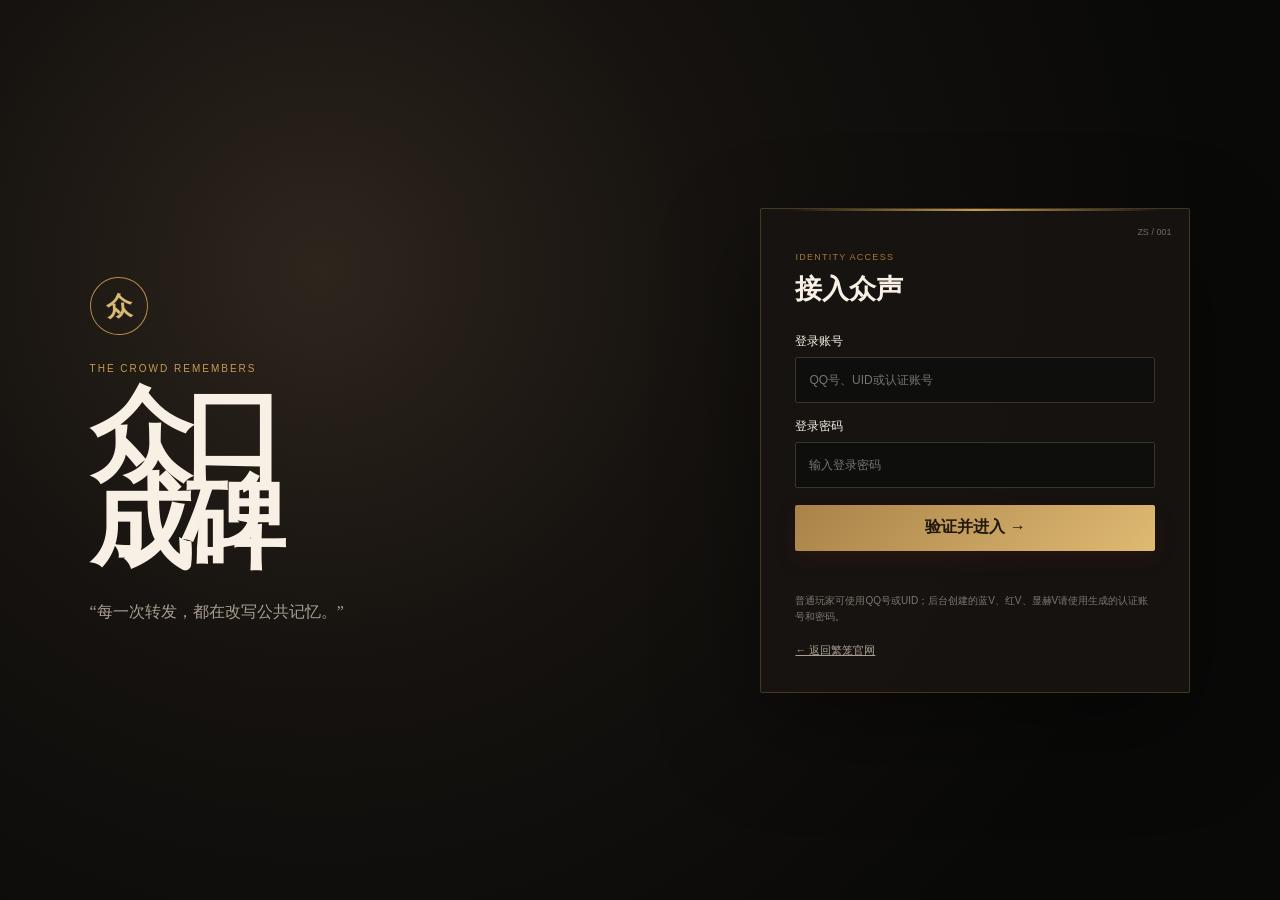
==== commit eafa9b51: "fix: improve Zhongsheng accounts, composer and image performance" ====
--- a/zhongsheng/index.html
+++ b/zhongsheng/index.html
@@ -3,18 +3,15 @@
 <head>
   <meta charset="UTF-8">
   <meta name="viewport" content="width=device-width, initial-scale=1.0">
-  <meta name="theme-color" content="#f4f0e8">
+  <meta name="theme-color" content="#f2f2f5">
   <title>众声｜繁笼公开社交平台</title>
   <meta name="description" content="繁笼公共社交与舆情系统。">
-  <link rel="preconnect" href="https://fonts.googleapis.com">
-  <link rel="preconnect" href="https://fonts.gstatic.com" crossorigin>
-  <link href="https://fonts.googleapis.com/css2?family=Noto+Sans+SC:wght@400;500;600;700&family=Noto+Serif+SC:wght@600;700;900&display=swap" rel="stylesheet">
   <link rel="stylesheet" href="./css/zhongsheng.css">
 </head>
 <body>
   <a class="skip-link" href="#main-content">跳到主要内容</a>
   <header class="mobile-topbar">
-    <a class="mobile-brand" href="/" aria-label="返回繁笼官网"><span class="seal"><img src="./assets/fanlong-family-crest.png" alt=""></span><b>众声</b></a>
+    <a class="mobile-brand" href="/" aria-label="返回繁笼官网"><span class="seal"><img src="./assets/family-crest-20260907.png" alt="虞家家徽"></span><b>众声</b></a>
     <div class="mobile-actions">
       <span class="wallet"><i>虞</i><b id="wallet-balance">0</b></span>
       <button class="icon-btn" id="mobile-search-trigger" aria-label="打开搜索"><svg viewBox="0 0 24 24"><circle cx="11" cy="11" r="7"/><path d="m16 16 5 5"/></svg></button>
@@ -26,7 +23,7 @@
   <main class="app-shell" id="app" hidden>
     <aside class="left-rail">
       <a class="brand" href="/" aria-label="返回繁笼官网">
-        <span class="brand-seal"><img src="./assets/fanlong-family-crest.png" alt=""></span>
+        <span class="brand-seal"><img src="./assets/family-crest-20260907.png" alt="虞家家徽"></span>
         <span><b>众声</b><small>ALL VOICES</small></span>
       </a>
       <nav class="primary-nav" aria-label="众声导航">
@@ -49,7 +46,7 @@
     <aside class="right-rail">
       <div class="search-combobox"><label class="global-search"><svg viewBox="0 0 24 24" aria-hidden="true"><circle cx="11" cy="11" r="7"/><path d="m16 16 5 5"/></svg><input id="global-search-input" placeholder="搜索众声" aria-label="搜索众声、用户或繁笼实名" autocomplete="off" aria-expanded="false" aria-controls="search-suggestions"></label><div id="search-suggestions" class="search-suggestions" hidden></div></div>
       <div class="right-default">
-        <section class="side-card hot-rules"><h3>热搜规则</h3><p>榜单每30分钟刷新一次，当前热度达到30后进入候选。</p><dl><div><dt>热</dt><dd>150</dd></div><div><dt>沸</dt><dd>300</dd></div><div><dt>爆</dt><dd>600</dd></div></dl><p>连续两轮处于同一排名区间，才会锁定稳定成绩。</p></section>
+        <section class="side-card hot-rules"><h3>热搜规则</h3><p>榜单在互动或访问时更新，当前热度达到30后进入候选。</p><dl><div><dt>热</dt><dd>150</dd></div><div><dt>沸</dt><dd>300</dd></div><div><dt>爆</dt><dd>600</dd></div></dl><p>稳定成绩仍按相邻30分钟批次记录，无需定时任务。</p></section>
         <section class="side-card world-note"><span>众声公约 · 01</span><h3>让流言留下出处</h3><p>公开发布、实名归属。每一次互动都会成为公共记忆的一部分。</p></section>
         <a class="return-site" href="/">返回繁笼官网 <span>›</span></a>
       </div>
@@ -61,11 +58,11 @@
     <div class="auth-copy"><span class="auth-seal">众</span><p>THE CROWD REMEMBERS</p><h1>众口<br>成碑</h1><blockquote>“每一次转发，都在改写公共记忆。”</blockquote></div>
     <form class="auth-card" id="login-form">
       <div class="auth-index">ZS / 001</div><p class="eyebrow">IDENTITY ACCESS</p><h2>接入众声</h2>
-      <label>QQ号或UID<input name="login" autocomplete="username" inputmode="numeric" required placeholder="输入机器人档案账号"></label>
-      <label>登录密码<input name="password" type="password" minlength="8" autocomplete="current-password" required placeholder="首次输入即设为后续密码"></label>
+      <label>登录账号<input name="login" autocomplete="username" required placeholder="QQ号、UID或认证账号"></label>
+      <label>登录密码<input name="password" type="password" minlength="8" autocomplete="current-password" required placeholder="输入登录密码"></label>
       <button type="submit">验证并进入 <span>→</span></button>
       <p class="form-message" id="login-message"></p>
-      <small>系统会按QQ号或UID自动查询现有档案；首次输入的密码会直接成为后续登录密码。</small>
+      <small>普通玩家可使用QQ号或UID；后台创建的蓝V、红V、显赫V请使用生成的认证账号和密码。</small>
       <a href="/">← 返回繁笼官网</a>
     </form>
   </section>
--- a/zhongsheng/css/zhongsheng.css
+++ b/zhongsheng/css/zhongsheng.css
@@ -1,8 +1,8 @@
 :root {
-  --canvas:#eee9df;--canvas-deep:#e4ddd0;--paper:#fffdf8;--paper-soft:#f8f4ec;--paper-hover:#f6f0e5;
-  --ink:#211d18;--ink-soft:#494138;--muted:#756c61;--muted-2:#9d9388;--line:#ded6c9;--line-soft:#ebe5db;
+  --canvas:#f2f2f5;--canvas-deep:#e8e9ed;--paper:#ffffff;--paper-soft:#f7f8fa;--paper-hover:#f5f6f8;
+  --ink:#252525;--ink-soft:#4b4b4b;--muted:#6e6e73;--muted-2:#939399;--line:#e1e2e6;--line-soft:#ececef;
   --gold:#a47835;--gold-bright:#c89a4e;--gold-wash:#f4ead6;--cinnabar:#9e3028;--cinnabar-soft:#f7e4df;
-  --green:#2f7451;--green-soft:#e1f0e7;--blue:#3b6f9e;--blue-soft:#e5eef7;--shadow:0 18px 55px rgba(57,43,25,.09);
+  --green:#2f7451;--green-soft:#e1f0e7;--blue:#3b6f9e;--blue-soft:#e5eef7;--shadow:0 10px 30px rgba(26,32,44,.07);
   --serif:"Noto Serif SC","Songti SC",serif;--sans:"Noto Sans SC","PingFang SC",sans-serif;--mobile-top:0px;
 }
 
@@ -13,7 +13,7 @@
 @media(max-width:720px){.repost-metrics{margin-left:55px}.source-picker{margin-left:auto!important}.source-picker>span{display:none}.message-tabs{grid-template-columns:repeat(5,minmax(82px,1fr))}}
 *{box-sizing:border-box}[hidden]{display:none!important}html{overflow-x:clip;background:var(--canvas);color-scheme:light}
 body{margin:0;min-height:100vh;overflow-x:clip;color:var(--ink);background:var(--canvas);font-family:var(--sans);-webkit-font-smoothing:antialiased}
-body::before{content:"";position:fixed;inset:0;z-index:-1;pointer-events:none;opacity:.38;background-image:radial-gradient(rgba(69,51,29,.11) .65px,transparent .65px);background-size:7px 7px}
+body::before{content:none}
 button,input,textarea,select{font:inherit}button{cursor:pointer;touch-action:manipulation}
 button:focus-visible,input:focus-visible,textarea:focus-visible,select:focus-visible,a:focus-visible{outline:3px solid rgba(158,48,40,.24);outline-offset:2px}
 svg{fill:none;stroke:currentColor;stroke-width:1.8;stroke-linecap:round;stroke-linejoin:round}.mobile-topbar{display:none}
@@ -27,11 +27,11 @@
 .brand b{display:block;font:800 26px/1 var(--serif);letter-spacing:.14em}.brand small{display:block;margin-top:6px;color:var(--muted-2);font-size:9px;letter-spacing:.22em}
 .primary-nav{display:grid;gap:6px}.nav-item,.compose-nav{min-height:52px;display:flex;align-items:center;gap:16px;padding:0 18px;border:0;border-radius:26px;color:var(--ink-soft);background:transparent;text-align:left;transition:color .18s ease,background .18s ease,transform .18s ease}
 .nav-item svg,.compose-nav svg{width:24px;height:24px;flex:0 0 auto}.nav-item b,.compose-nav b{font-size:16px;font-weight:600}
-.nav-item:hover{color:var(--cinnabar);background:rgba(255,253,248,.72)}.nav-item.active{color:var(--cinnabar);background:var(--paper);box-shadow:0 7px 25px rgba(57,43,25,.07)}
+.nav-item:hover{color:var(--cinnabar);background:rgba(255,255,255,.72)}.nav-item.active{color:var(--cinnabar);background:var(--paper);box-shadow:0 7px 25px rgba(26,32,44,.06)}
 .compose-nav{justify-content:center;margin-top:14px;color:#fffaf2;background:linear-gradient(135deg,#8e2822,#ad3a30 66%,#b94b38);box-shadow:0 10px 24px rgba(126,38,30,.18)}
 .compose-nav:hover{transform:translateY(-1px);box-shadow:0 14px 30px rgba(126,38,30,.24)}
 .nav-dot{min-width:18px;height:18px;display:grid;place-items:center;margin-left:auto;padding:0 5px;border-radius:10px;color:white;background:var(--cinnabar);font-size:10px;font-style:normal}
-.rail-account{margin-top:auto;padding:13px;border:1px solid transparent;border-radius:18px;transition:background .18s,border-color .18s}.rail-account:hover{border-color:var(--line);background:rgba(255,253,248,.62)}
+.rail-account{margin-top:auto;padding:13px;border:1px solid transparent;border-radius:18px;transition:background .18s,border-color .18s}.rail-account:hover{border-color:var(--line);background:rgba(255,255,255,.72)}
 .identity-head{display:flex;align-items:center;gap:10px}.identity-head>div{min-width:0}.identity-head h3{margin:0;overflow:hidden;text-overflow:ellipsis;white-space:nowrap;font-size:13px}.identity-head p{margin:4px 0 0;overflow:hidden;color:var(--muted);text-overflow:ellipsis;white-space:nowrap;font-size:10px}
 .mini-avatar,.avatar{display:grid;place-items:center;flex:0 0 auto;overflow:hidden;border:1px solid rgba(164,120,53,.42);border-radius:50%;color:var(--gold);background:linear-gradient(145deg,#fffaf0,#e9ddc8);font:700 18px var(--serif)}
 .mini-avatar{width:42px;height:42px}.avatar{width:48px;height:48px}.mini-avatar img,.avatar img{width:100%;height:100%;object-fit:cover}.mini-stats{display:none}
@@ -40,10 +40,10 @@
 .view{display:none}.view.active{display:block;animation:reveal .22s ease both}@keyframes reveal{from{opacity:0;transform:translateY(4px)}}
 .loading-state,.empty-state{padding:96px 24px;color:var(--muted);text-align:center;font-size:13px}
 .right-rail{position:sticky;top:0;align-self:start;height:100vh;padding:18px 0;overflow:auto;scrollbar-width:none}.right-rail::-webkit-scrollbar{display:none}
-.global-search{height:46px;display:flex;align-items:center;gap:10px;padding:0 16px;border:1px solid transparent;border-radius:24px;color:var(--muted);background:rgba(255,253,248,.78);box-shadow:0 8px 30px rgba(57,43,25,.06);transition:border-color .18s,background .18s}
+.global-search{height:46px;display:flex;align-items:center;gap:10px;padding:0 16px;border:1px solid transparent;border-radius:24px;color:var(--muted);background:rgba(255,255,255,.92);box-shadow:0 8px 26px rgba(26,32,44,.05);transition:border-color .18s,background .18s}
 .global-search:focus-within{border-color:rgba(158,48,40,.38);background:var(--paper)}.global-search svg{width:19px}.global-search input{flex:1;min-width:0;border:0;outline:0;color:var(--ink);background:transparent;font-size:14px}.global-search input::placeholder{color:var(--muted-2)}
 .right-default,.feed-right{display:grid;gap:14px;margin-top:16px}.feed-right{display:none}.app-shell[data-active-tab="feed"] .right-default{display:none}.app-shell[data-active-tab="feed"] .feed-right{display:grid}
-.side-card{overflow:hidden;border:1px solid rgba(222,214,201,.9);border-radius:18px;background:rgba(255,253,248,.8);box-shadow:0 10px 35px rgba(57,43,25,.05)}
+.side-card{overflow:hidden;border:1px solid var(--line);border-radius:18px;background:rgba(255,255,255,.94);box-shadow:0 8px 24px rgba(26,32,44,.045)}
 .hot-rules,.world-note,.live-hot-card,.feed-guide{padding:18px}.hot-rules h3,.world-note h3,.live-hot-card h3,.feed-guide h3{margin:0;font:700 17px var(--serif)}
 .hot-rules p,.world-note p,.feed-guide p{margin:12px 0 0;color:var(--muted);font-size:12px;line-height:1.75}.hot-rules dl,.feed-guide dl{display:grid;grid-template-columns:repeat(3,1fr);gap:6px;margin:16px 0}
 .hot-rules dl div,.feed-guide dl div{padding:9px 4px;border:1px solid var(--line-soft);border-radius:9px;text-align:center;background:rgba(248,244,236,.72)}
@@ -52,7 +52,7 @@
 .world-note span{color:var(--gold-bright);font-size:9px;letter-spacing:.15em}.world-note h3{margin-top:8px;color:#fff9ee}.world-note p{position:relative;z-index:1;color:#bfb3a5}
 .return-site{display:flex;justify-content:space-between;padding:10px 8px;color:var(--muted);text-decoration:none;font-size:12px}.return-site:hover{color:var(--cinnabar)}
 
-.hot-board-head,.feed-page-head,.message-head{position:sticky;top:0;z-index:8;min-height:62px;display:flex;align-items:center;justify-content:space-between;padding:0 20px;border-bottom:1px solid var(--line);background:rgba(255,253,248,.92);backdrop-filter:blur(16px)}
+.hot-board-head,.feed-page-head,.message-head{position:sticky;top:0;z-index:8;min-height:62px;display:flex;align-items:center;justify-content:space-between;padding:0 20px;border-bottom:1px solid var(--line);background:rgba(255,255,255,.94);backdrop-filter:blur(16px)}
 .hot-board-head h1,.feed-page-head h1,.message-head h1{margin:0;font:750 20px var(--serif)}.hot-board-head p,.feed-page-head p{margin:3px 0 0;color:var(--muted);font-size:11px}
 .hot-board-head p::before{content:"";display:inline-block;width:6px;height:6px;margin-right:7px;border-radius:50%;background:var(--green);box-shadow:0 0 0 4px var(--green-soft);vertical-align:1px}.hot-columns{display:none}
 .hot-row{min-height:86px;display:grid;grid-template-columns:42px minmax(0,1fr) auto;gap:12px;align-items:center;padding:14px 20px;border-bottom:1px solid var(--line-soft);cursor:pointer;transition:background .18s}.hot-row:hover{background:var(--paper-hover)}
@@ -72,7 +72,7 @@
 .quick-compose footer{display:flex;align-items:center;justify-content:space-between;margin-top:11px}.quick-compose-tools{display:flex;gap:16px;color:var(--gold)}.quick-compose-tools span{display:inline-flex;align-items:center;gap:6px;font-size:11px}.quick-compose-tools svg{width:18px}.quick-compose footer>span{color:var(--muted-2);font-size:10px}
 .feed-search-note{display:flex;justify-content:space-between;padding:10px 20px;border-bottom:1px solid var(--line);color:var(--muted);background:var(--paper-soft);font-size:12px}.feed-search-note button{border:0;color:var(--cinnabar);background:transparent}
 .post-card{position:relative;padding:18px 20px 10px;border-bottom:1px solid var(--line-soft);background:var(--paper);transition:background .18s}.feed-list .post-card:hover{background:#fdfaf4}.post-head{display:flex;align-items:center;gap:11px}.post-author-link{min-width:0;display:flex;align-items:center;flex:1;gap:11px;padding:0;border:0;color:inherit;background:transparent;text-align:left}.post-author-link:hover .post-author strong{color:var(--cinnabar)}.post-author{min-width:0;display:block;flex:1}
-.post-author strong{display:block;overflow:hidden;color:var(--ink);text-overflow:ellipsis;white-space:nowrap;font-size:14px;font-weight:650}.post-author small{display:block;margin-top:3px;color:var(--muted-2);font-size:11px}.v-badge{min-height:18px;display:inline-flex;align-items:center;margin-left:6px;padding:0 5px;border:1px solid transparent;border-radius:5px;font:700 9px/1 var(--serif);vertical-align:1px;white-space:nowrap}.v-badge.real{color:#6f6961;border-color:#d8d2c9;background:#f1eee8}.v-badge.silver{color:#536172;border-color:#bdc8d3;background:linear-gradient(135deg,#f5f7f8,#dfe5ea)}.v-badge.gold{color:#8d641e;border-color:#d8b46b;background:linear-gradient(135deg,#fff8df,#f2dfaa)}.v-badge.illustrious{color:#f8dfaa;border-color:#9d7440;background:linear-gradient(135deg,#261a13,#68452d)}.v-badge.blue{color:#2d679b;border-color:#aac7df;background:#e8f2fa}
+.post-author strong{display:block;overflow:hidden;color:var(--ink);text-overflow:ellipsis;white-space:nowrap;font-size:14px;font-weight:650}.post-author small{display:block;margin-top:3px;color:var(--muted-2);font-size:11px}.v-badge{min-height:18px;display:inline-flex;align-items:center;margin-left:6px;padding:0 5px;border:1px solid transparent;border-radius:5px;font:700 9px/1 var(--serif);vertical-align:1px;white-space:nowrap}.v-badge.real{color:#6f6961;border-color:#d8d2c9;background:#f1eee8}.v-badge.silver{color:#536172;border-color:#bdc8d3;background:linear-gradient(135deg,#f5f7f8,#dfe5ea)}.v-badge.gold{color:#8d641e;border-color:#d8b46b;background:linear-gradient(135deg,#fff8df,#f2dfaa)}.v-badge.illustrious{color:#f8dfaa;border-color:#9d7440;background:linear-gradient(135deg,#261a13,#68452d)}.v-badge.blue{color:#2d679b;border-color:#aac7df;background:#e8f2fa}.v-badge.red{color:#b4232c;border-color:#efb1b6;background:#fff0f1}
 .post-heat{display:inline-flex;align-items:center;gap:5px;margin-left:auto;color:var(--cinnabar);white-space:nowrap;font-size:11px}.post-heat svg{width:16px;height:16px;fill:currentColor;stroke:none}.post-heat b{font-size:12px;font-weight:650}
 .post-menu-wrap{position:relative;margin-left:2px;align-self:flex-start}.post-menu-trigger{width:40px;height:40px;display:grid;place-items:center;padding:0;border:0;border-radius:50%;color:var(--muted);background:transparent}.post-menu-trigger svg,.detail-top-menu svg{width:21px;height:21px;stroke-width:1.9}.post-menu-trigger:hover{color:var(--cinnabar);background:var(--cinnabar-soft)}
 .post-more-menu{position:absolute;z-index:18;top:38px;right:0;width:148px;overflow:hidden;border:1px solid var(--line);border-radius:12px;background:var(--paper);box-shadow:var(--shadow)}.post-more-menu button,.post-more-menu small{width:100%;display:block;padding:11px 14px;border:0;color:var(--ink-soft);background:transparent;text-align:left;font-size:12px}.post-more-menu button:hover{color:var(--cinnabar);background:var(--paper-hover)}.post-more-menu small{border-top:1px solid var(--line-soft);color:var(--muted)}
@@ -93,14 +93,14 @@
 
 /* 众声式通知中心 */
 .message-head>div{display:grid;gap:3px}.message-head p{margin:0;color:var(--muted);font-size:11px}.message-status{padding:5px 9px;border:1px solid var(--line);border-radius:13px;background:var(--paper-soft)}
-.message-tabs{position:sticky;top:62px;z-index:7;display:grid;grid-template-columns:repeat(4,1fr);border-bottom:1px solid var(--line);background:rgba(255,253,248,.95);backdrop-filter:blur(14px)}
+.message-tabs{position:sticky;top:62px;z-index:7;display:grid;grid-template-columns:repeat(4,1fr);border-bottom:1px solid var(--line);background:rgba(255,255,255,.96);backdrop-filter:blur(14px)}
 .message-tabs button{position:relative;min-height:50px;padding:0 6px;border:0;color:var(--muted);background:transparent;font-size:12px}.message-tabs button::after{content:"";position:absolute;right:22%;bottom:0;left:22%;height:3px;border-radius:3px 3px 0 0;background:transparent}.message-tabs button:hover,.message-tabs button.active{color:var(--ink);font-weight:650}.message-tabs button.active::after{background:var(--cinnabar)}.message-tabs i{min-width:17px;height:17px;display:inline-grid;place-items:center;margin-left:4px;padding:0 4px;border-radius:9px;color:#fff;background:var(--cinnabar);font-size:9px;font-style:normal}
 .notification-item{position:relative;min-height:92px;display:grid;grid-template-columns:46px minmax(0,1fr) 22px;gap:12px;align-items:start;padding:17px 18px;border-bottom:1px solid var(--line-soft);transition:background .18s}.notification-item:hover{background:var(--paper-hover)}.notification-item.unread{background:linear-gradient(90deg,rgba(164,120,53,.09),transparent 58%)}.notification-item.unread::before{content:"";position:absolute;top:22px;left:8px;width:6px;height:6px;border-radius:50%;background:var(--cinnabar)}
 .notification-icon{width:42px;height:42px;display:grid;place-items:center;border-radius:50%;color:var(--muted);background:var(--paper-soft)}.notification-icon svg{width:21px}.notification-interaction .notification-icon{color:var(--blue);background:var(--blue-soft)}.notification-reputation .notification-icon{color:var(--cinnabar);background:var(--cinnabar-soft)}.notification-system .notification-icon{color:var(--gold);background:var(--gold-wash)}
 .notification-copy{min-width:0}.notification-copy header{display:flex;align-items:center;justify-content:space-between;margin:0 0 4px;padding:0;border:0}.notification-copy header span{color:var(--muted-2);font-size:10px;letter-spacing:.08em}.notification-copy b{display:block;font-size:13px}.notification-copy p{margin:5px 0 0;color:var(--muted);font-size:12px;line-height:1.6}.notification-copy time{color:var(--muted-2);font-size:10px}.notification-arrow{align-self:center;color:var(--muted-2);font-size:24px}.message-empty{min-height:360px;display:grid;place-items:center;align-content:center;padding:40px;text-align:center}.message-empty>span{width:72px;height:72px;display:grid;place-items:center;margin-bottom:18px;border-radius:50%;color:var(--gold);background:var(--gold-wash)}.message-empty svg{width:30px}.message-empty b{font:700 18px var(--serif)}.message-empty p{margin:8px 0;color:var(--muted);font-size:12px}
 
 /* 众声式个人主页 */
-.profile-page{min-height:100vh;background:var(--paper)}.profile-topbar{position:sticky;top:0;z-index:8;min-height:62px;display:flex;align-items:center;justify-content:space-between;padding:0 18px;border-bottom:1px solid var(--line);background:rgba(255,253,248,.94);backdrop-filter:blur(16px)}.profile-topbar h1{margin:0;font:750 19px var(--serif)}.profile-topbar span{display:block;margin-top:3px;color:var(--muted);font-size:10px}.profile-security,.profile-more{width:42px;height:42px;display:grid;place-items:center;border:1px solid var(--line);border-radius:50%;color:var(--ink-soft);background:var(--paper)}.profile-security svg{width:19px}.profile-more svg{width:20px}.profile-security:hover,.profile-more:hover{border-color:var(--gold);color:var(--cinnabar)}
+.profile-page{min-height:100vh;background:var(--paper)}.profile-topbar{position:sticky;top:0;z-index:8;min-height:62px;display:flex;align-items:center;justify-content:space-between;padding:0 18px;border-bottom:1px solid var(--line);background:rgba(255,255,255,.96);backdrop-filter:blur(16px)}.profile-topbar h1{margin:0;font:750 19px var(--serif)}.profile-topbar span{display:block;margin-top:3px;color:var(--muted);font-size:10px}.profile-security,.profile-more{width:42px;height:42px;display:grid;place-items:center;border:1px solid var(--line);border-radius:50%;color:var(--ink-soft);background:var(--paper)}.profile-security svg{width:19px}.profile-more svg{width:20px}.profile-security:hover,.profile-more:hover{border-color:var(--gold);color:var(--cinnabar)}
 .mine-cover{height:184px;background:radial-gradient(circle at 72% 22%,rgba(204,159,83,.28),transparent 23%),linear-gradient(135deg,#17130f,#33261b 52%,#765132)}.mine-cover span{position:absolute;top:24px;left:24px;color:rgba(244,222,180,.46);font-size:9px;letter-spacing:.24em}.mine-cover::after{right:20px;bottom:-20px;font-size:100px}
 .mine-hero{display:grid;grid-template-columns:100px minmax(0,1fr);gap:0 16px;padding:0 20px 20px}.mine-hero>.avatar{grid-column:1;grid-row:1;width:96px;height:96px;margin-top:-48px;border:4px solid var(--paper);font-size:31px}.profile-actions{grid-column:2;grid-row:1;display:flex;justify-content:flex-end;align-items:center;gap:8px;padding-top:12px}.profile-actions .outline-btn{min-height:40px;padding:0 17px;border-color:var(--ink-soft);color:var(--ink);font-weight:650}.profile-more{font-size:17px;letter-spacing:1px}.profile-identity{grid-column:1/-1;grid-row:2;padding-top:10px!important}.profile-identity h2{margin:0;font:750 22px var(--serif)}.profile-identity p{margin:7px 0;color:var(--ink-soft);font-size:13px;line-height:1.6}.profile-meta{display:flex;flex-wrap:wrap;gap:8px}.profile-meta span{padding:4px 8px;border-radius:5px;color:var(--muted);background:var(--paper-soft);font-size:10px}
 .profile-social-stats{display:grid;grid-template-columns:repeat(4,1fr);border-top:1px solid var(--line-soft);border-bottom:1px solid var(--line-soft)}.profile-social-stats>*,.profile-social-stats button{min-height:62px;display:grid;place-content:center;gap:3px;padding:0;border:0;color:var(--ink);background:transparent;text-align:center}.profile-social-stats button:hover{background:var(--paper-hover)}.profile-social-stats b{font-size:15px}.profile-social-stats span{color:var(--muted);font-size:10px}
@@ -236,3 +236,9 @@
 .account-snapshot{display:flex;align-items:stretch;gap:0;overflow-x:auto;margin:10px 18px;padding:7px 8px;border-radius:10px;box-shadow:none;scrollbar-width:none}.account-snapshot::-webkit-scrollbar{display:none}.account-snapshot div{min-width:88px;display:grid;align-content:center;justify-items:center;gap:5px;flex:1 0 auto;padding:7px 12px;border-right:1px solid rgba(223,185,117,.16);text-align:center}.account-snapshot div:last-child{border-right:0}.account-snapshot span{display:flex;align-items:center;gap:4px;white-space:nowrap;font-size:9px}.account-snapshot b{display:block;margin:0;font-size:14px;line-height:1.15}.metric-help{width:16px;height:16px;font-size:9px}.profile-timeline .pinned-label::before{content:none}.pinned-label svg{width:15px;height:15px;fill:none;stroke:currentColor;stroke-width:2;stroke-linecap:round;stroke-linejoin:round}
 @media(max-width:767px){.repost-copy{margin-left:55px}.repost-detail-card .repost-copy{margin-left:0}.account-snapshot{display:flex;grid-template-columns:none;margin:9px 10px;padding:6px}.account-snapshot div,.account-snapshot div:nth-child(n+4){min-width:0;flex:1 1 20%;padding:7px 5px;border-top:0;border-right:1px solid rgba(223,185,117,.16)}.account-snapshot div:last-child{border-right:0}.account-snapshot span{font-size:8px}.account-snapshot b{font-size:13px}}
 .mention-suggestions{inset:auto;margin:0}
+
+/* The dialog itself scrolls so the sticky send bar remains reachable. */
+#compose-dialog{overflow-y:auto;overflow-x:hidden;max-height:calc(100dvh - 28px);overscroll-behavior:contain;-webkit-overflow-scrolling:touch;scrollbar-gutter:stable}
+.weibo-composer .compose-header{background:rgba(255,255,255,.97)}
+.media-item img{background:var(--paper-soft,#f7f8fa)}
+@media(max-width:767px){#compose-dialog{max-height:calc(100dvh - 8px);scrollbar-gutter:auto}}
